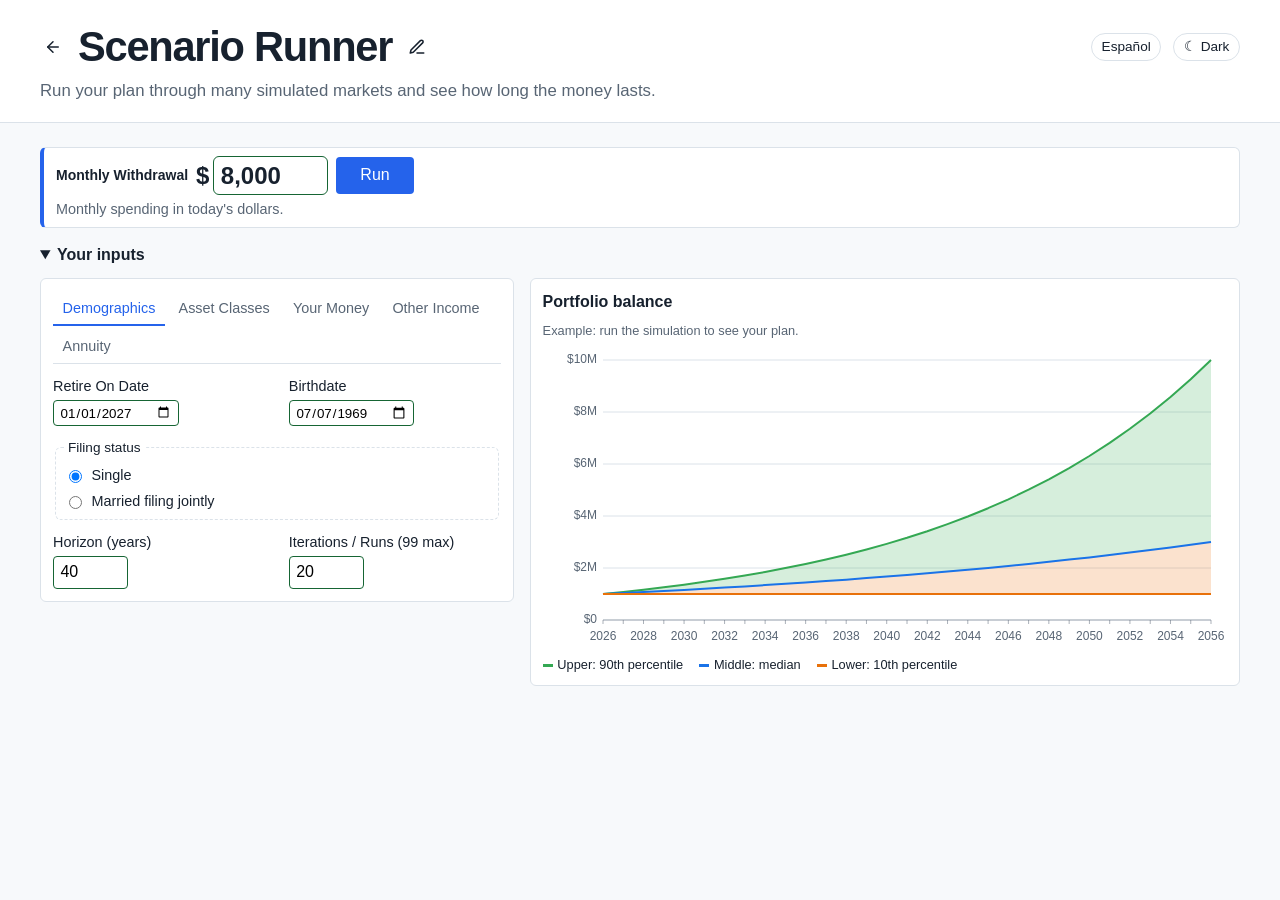
==== MonteCarloSimulation.Web/wwwroot/index.html @ d394bb9f "Scenario runner: share a scenario as a link After a run, Share scenario (beside Run and in the resul" ====
﻿<!DOCTYPE html>
<html lang="en">
<head>
    <meta charset="utf-8" />
    <meta name="viewport" content="width=device-width, initial-scale=1" />
    <title data-i18n="runner.pageTitle">Scenario Runner</title>
    <link rel="stylesheet" href="styles.css" />
    <script src="theme.js"></script>
    <script src="visit.js" defer></script>
    <!-- A visitor who chose Spanish sees nothing until i18n.js has applied it, so English never flashes -->
    <style>html.i18n-pending body { visibility: hidden; }</style>
    <script>try { if (localStorage.getItem('lang') === 'es') document.documentElement.classList.add('i18n-pending'); } catch { }</script>
</head>
<body class="wide">
    <div class="page-header">
        <a href="/" class="icon-button" aria-label="Back to home" data-i18n-aria-label="nav.backHome">
            <svg width="18" height="18" viewBox="0 0 24 24" fill="none" stroke="currentColor" stroke-width="2" stroke-linecap="round" stroke-linejoin="round" aria-hidden="true">
                <path d="M19 12H5" />
                <path d="M12 19l-7-7 7-7" />
            </svg>
        </a>
        <h1 data-i18n="runner.heading">Scenario Runner</h1>
        <button type="button" id="edit-toggle" class="icon-button" aria-label="Change request" data-i18n-aria-label="flyout.toggleLabel" aria-haspopup="dialog" aria-expanded="false">
            <svg width="18" height="18" viewBox="0 0 24 24" fill="none" stroke="currentColor" stroke-width="2" stroke-linecap="round" stroke-linejoin="round" aria-hidden="true">
                <path d="M12 20h9" />
                <path d="M16.5 3.5a2.121 2.121 0 0 1 3 3L7 19l-4 1 1-4Z" />
            </svg>
        </button>

        <form id="edit-flyout" class="flyout" role="dialog" aria-labelledby="edit-flyout-title" hidden>
            <div class="flyout-header">
                <h2 id="edit-flyout-title" class="flyout-title" data-i18n="flyout.title">Ask AI for Change.</h2>
                <button type="button" id="edit-close" class="flyout-close" aria-label="Close" data-i18n-aria-label="common.close">&times;</button>
            </div>
            <label><span data-i18n="flyout.summary">Summary</span>
                <input type="text" name="summary" placeholder="Change the H1 and Title" data-i18n-placeholder="flyout.summaryPlaceholder">
            </label>
            <label><span data-i18n="flyout.description">Description</span>
                <textarea name="description" rows="4" maxlength="35" placeholder="Enter new page title." data-i18n-placeholder="flyout.descriptionPlaceholder"></textarea>
            </label>
            <label><span data-i18n="flyout.passphrase">Passphrase</span>
                <input type="password" name="passphrase" autocomplete="off">
            </label>
            <div class="flyout-actions">
                <button type="button" id="edit-cancel" data-i18n="common.cancel">Cancel</button>
                <button type="submit" data-i18n="common.submit">Submit</button>
            </div>
            <p class="quota-notice" id="edit-quota" aria-live="polite" hidden></p>
            <div id="edit-result" aria-live="polite"></div>
        </form>

        <button type="button" class="lang-toggle" lang="es" aria-label="Ver en español">Español</button>
        <button type="button" class="theme-toggle" aria-label="Switch to dark mode">☾ Dark</button>
        <p class="page-description" data-i18n="runner.description">Run your plan through many simulated markets and see how long the money lasts.</p>
    </div>

    <form id="run-form">
        <!-- The plan's spending, the question every run answers, and Run sit above the inputs: in view on every tab, and when they're folded -->
        <div class="withdrawal-focus">
            <label for="withdrawal-input" data-i18n="runner.monthlyWithdrawal">Monthly Withdrawal</label>
            <span class="withdrawal-amount">
                <span class="withdrawal-currency" aria-hidden="true">$</span>
                <input type="text" id="withdrawal-input" inputmode="decimal" class="money-input" name="withdrawal" pattern="[0-9,]*\.?[0-9]*" value="8,000" aria-describedby="withdrawal-hint" required>
            </span>
            <button type="submit" data-i18n="runner.submit">Run</button>
            <span id="run-status" class="run-status" aria-live="polite"></span>
            <button type="button" id="share-scenario" class="secondary-button share-scenario" data-i18n="runner.share.top" hidden>Share scenario</button>
            <p id="withdrawal-hint" class="withdrawal-hint" data-i18n="runner.withdrawalTitle">Monthly spending in today's dollars.</p>
        </div>

        <details id="inputs-section" class="inputs-section" open>
        <summary data-i18n="runner.yourInputs">Your inputs</summary>
        <div class="inputs-layout">
            <div class="tabs-tile">
                <div class="tab-list" role="tablist" aria-label="Your inputs" data-i18n-aria-label="runner.tabs.label">
                    <button type="button" role="tab" id="tab-demographics" aria-controls="panel-demographics" aria-selected="true" data-i18n="runner.tab.demographics">Demographics</button>
                    <button type="button" role="tab" id="tab-assets" aria-controls="panel-assets" aria-selected="false" tabindex="-1" data-i18n="runner.tab.assets">Asset Classes</button>
                    <button type="button" role="tab" id="tab-money" aria-controls="panel-money" aria-selected="false" tabindex="-1" data-i18n="runner.tab.money">Your Money</button>
                    <button type="button" role="tab" id="tab-income" aria-controls="panel-income" aria-selected="false" tabindex="-1" data-i18n="runner.tab.income">Other Income</button>
                    <button type="button" role="tab" id="tab-annuity" aria-controls="panel-annuity" aria-selected="false" tabindex="-1"><span data-i18n="runner.tab.annuity">Annuity</span> <span class="paid-badge tab-badge" data-feature="annuity" data-display-only hidden></span></button>
                </div>

                <div class="tab-panel field-grid" role="tabpanel" id="panel-demographics" aria-labelledby="tab-demographics">
                    <label><span data-i18n="form.retireOn">Retire On Date</span>
                        <input type="date" name="retirementDate" value="2027-01-01" data-i18n-title="runner.retireOnTitle" title="Withdrawals begin on this date. Enter account balances as you expect them on this date; dollar amounts are in today's dollars." required>
                    </label>
                    <label><span data-i18n="form.birthdate">Birthdate</span>
                        <input type="date" name="birthdate" value="1969-07-07" required>
                    </label>
                    <fieldset class="subgroup filing-status span-all">
                        <legend data-i18n="form.filingStatus">Filing status</legend>
                        <label class="checkbox-label"><input type="radio" name="filingStatus" value="single" checked> <span data-i18n="form.single">Single</span></label>
                        <label class="checkbox-label"><input type="radio" name="filingStatus" value="married"> <span data-i18n="form.married">Married filing jointly</span></label>
                        <p class="subgroup-hint" data-filing-hint hidden data-i18n="form.marriedHint">Joint brackets, deduction and Medicare tiers, for two people the same age. Enter your household's combined Social Security.</p>
                    </fieldset>
                    <label><span data-i18n="runner.horizon">Horizon (years)</span>
                        <input type="number" name="years" min="1" max="999" step="1" value="40" data-i18n-title="runner.yearsTitle" title="How many years the money must last, counted from the Retire On Date." required>
                    </label>
                    <label><span data-i18n="runner.iterations">Iterations / Runs (99 max)</span>
                        <input type="number" name="iterations" min="1" max="99" step="1" value="20" required>
                    </label>
                </div>

                <div class="tab-panel field-grid" role="tabpanel" id="panel-assets" aria-labelledby="tab-assets" hidden>
                    <fieldset class="subgroup span-all">
                        <legend data-i18n="runner.returnsLegend">Ann Returns and Allocations</legend>
                        <table class="asset-table">
                            <thead>
                                <tr class="badge-row">
                                    <td colspan="3"></td>
                                    <td colspan="2" class="ret-badge"><span class="paid-badge" data-feature="custom-returns" hidden></span></td>
                                </tr>
                                <tr>
                                    <th scope="col" data-i18n="runner.assetClass">Asset class</th>
                                    <th scope="col" class="alloc" data-i18n="runner.allocationPercent">Allocation %</th>
                                    <th class="gap" aria-hidden="true"></th>
                                    <th scope="col" class="ret ret-first" data-i18n="runner.returnPercent">Return %</th>
                                    <th scope="col" class="ret ret-last" data-i18n="runner.stdDevPercent">Std. dev. %</th>
                                </tr>
                            </thead>
                            <tbody>
                                <tr>
                                    <th scope="row" data-i18n="runner.stocks">Stocks</th>
                                    <td class="alloc"><input type="number" class="percent-input" name="stockAllocation" min="0" max="100" step="any" value="60" aria-label="Stocks allocation %" data-i18n-aria-label="runner.stocksAllocationLabel" required></td>
                                    <td class="gap"></td>
                                    <td class="ret ret-first"><input type="number" class="percent-input" name="stockReturn" min="-100" max="100" step="any" value="8" aria-label="Stocks return %" data-i18n-aria-label="runner.stocksReturnLabel" required data-requires="custom-returns"></td>
                                    <td class="ret ret-last"><input type="number" class="percent-input" name="stockStdDev" min="0" max="100" step="any" value="19" aria-label="Stocks std. dev. %" data-i18n-aria-label="runner.stocksStdDevLabel" required data-requires="custom-returns"></td>
                                </tr>
                                <tr>
                                    <th scope="row" data-i18n="runner.bonds">Bonds</th>
                                    <td class="alloc"><input type="number" class="percent-input" name="bondAllocation" min="0" max="100" step="any" value="30" aria-label="Bonds allocation %" data-i18n-aria-label="runner.bondsAllocationLabel" required></td>
                                    <td class="gap"></td>
                                    <td class="ret ret-first"><input type="number" class="percent-input" name="bondReturn" min="-100" max="100" step="any" value="4.5" aria-label="Bonds return %" data-i18n-aria-label="runner.bondsReturnLabel" required data-requires="custom-returns"></td>
                                    <td class="ret ret-last"><input type="number" class="percent-input" name="bondStdDev" min="0" max="100" step="any" value="4" aria-label="Bonds std. dev. %" data-i18n-aria-label="runner.bondsStdDevLabel" required data-requires="custom-returns"></td>
                                </tr>
                                <tr>
                                    <th scope="row" data-i18n="runner.cash">Cash</th>
                                    <td class="alloc"><input type="number" class="percent-input" name="cashAllocation" min="0" max="100" step="any" value="10" aria-label="Cash allocation %" data-i18n-aria-label="runner.cashAllocationLabel" required></td>
                                    <td class="gap"></td>
                                    <td class="ret ret-first"><input type="number" class="percent-input" name="cashReturn" min="-100" max="100" step="any" value="3.5" aria-label="Cash return %" data-i18n-aria-label="runner.cashReturnLabel" required data-requires="custom-returns"></td>
                                    <td class="ret ret-last"><input type="number" class="percent-input" name="cashStdDev" min="0" max="100" step="any" value="1" aria-label="Cash std. dev. %" data-i18n-aria-label="runner.cashStdDevLabel" required data-requires="custom-returns"></td>
                                </tr>
                            </tbody>
                        </table>
                        <p class="total-line" id="allocation-total" aria-live="polite">Total = 100%</p>
                        <label><span class="label-row"><span data-i18n="runner.correlation">Stock&ndash;bond correlation</span> <span class="paid-badge" data-feature="custom-returns" hidden></span></span>
                            <input type="number" class="percent-input" name="stockBondCorrelation" min="-1" max="1" step="any" value="0.1" data-i18n-title="runner.correlationTitle" title="How closely stock and bond returns move together, from -1 (opposite) to 1 (in step). Cash moves on its own." required data-requires="custom-returns">
                        </label>
                        <p class="total-line" id="blended-line">Blended: 6.50% expected return, 11.58% std. dev.</p>
                        <p class="subgroup-hint"><span data-free-only="custom-returns" data-i18n="paywall.returnsSet">Returns, std. devs and the correlation are set for you; the allocation is yours.</span><span data-requires="custom-returns" data-locked="hide" hidden data-i18n="paywall.returnsYours">Returns, std. devs and the correlation are yours to change.</span></p>
                    </fieldset>
                </div>

                <div class="tab-panel field-grid" role="tabpanel" id="panel-money" aria-labelledby="tab-money" hidden>
                    <fieldset class="subgroup">
                        <legend data-i18n="form.taxDeferred">Tax Deferred Accts</legend>
                        <label><span data-i18n="form.balance">Balance</span>
                            <input type="text" inputmode="decimal" class="money-input" name="initialTaxableBalance" pattern="[0-9,]*\.?[0-9]*" value="1,000,000" required>
                        </label>
                        <label class="checkbox-label">
                            <input type="checkbox" name="enableRothConversions" checked data-requires="roth-conversions" data-free-value="false">
                            <span data-i18n="form.allowRoth">Allow Roth conversions</span>
                            <span class="paid-badge" data-feature="roth-conversions" hidden></span>
                        </label>
                    </fieldset>
                    <fieldset class="subgroup span-two-rows">
                        <legend><span data-i18n="form.roth">Roth Accts</span> <span class="paid-badge" data-feature="account-basis-split" hidden></span></legend>
                        <label data-free-only="account-basis-split" hidden><span data-i18n="form.total">Total</span>
                            <input type="text" inputmode="decimal" class="money-input" name="rothTotal" pattern="[0-9,]*\.?[0-9]*" value="20,000" required>
                        </label>
                        <p class="subgroup-hint" id="roth-split-hint" data-free-only="account-basis-split" hidden></p>
                        <label data-requires="account-basis-split" data-locked="hide"><span data-i18n="form.basis">Basis</span>
                            <input type="text" inputmode="decimal" class="money-input" name="initialRothBasis" pattern="[0-9,]*\.?[0-9]*" value="15,000" required>
                        </label>
                        <label data-requires="account-basis-split" data-locked="hide"><span data-i18n="form.unrealizedGains">Unrealized Gains</span>
                            <input type="text" inputmode="decimal" class="money-input" name="initialRothUnrealizedGain" pattern="[0-9,]*\.?[0-9]*" value="5,000" required>
                        </label>
                        <p class="total-line" id="roth-total" data-requires="account-basis-split" data-locked="hide">Total Roth = $20,000</p>
                    </fieldset>
                    <fieldset class="subgroup">
                        <legend><span data-i18n="form.brokerage">Brokerage Accts</span> <span class="paid-badge" data-feature="account-basis-split" hidden></span></legend>
                        <label data-free-only="account-basis-split" hidden><span data-i18n="form.total">Total</span>
                            <input type="text" inputmode="decimal" class="money-input" name="brokerageTotal" pattern="[0-9,]*\.?[0-9]*" value="400,000" required>
                        </label>
                        <p class="subgroup-hint" id="brokerage-split-hint" data-free-only="account-basis-split" hidden></p>
                        <label data-requires="account-basis-split" data-locked="hide"><span data-i18n="form.basis">Basis</span>
                            <input type="text" inputmode="decimal" class="money-input" name="initialBrokerageBasis" pattern="[0-9,]*\.?[0-9]*" value="100,000" required>
                        </label>
                        <label data-requires="account-basis-split" data-locked="hide"><span data-i18n="form.unrealizedGains">Unrealized Gains</span>
                            <input type="text" inputmode="decimal" class="money-input" name="initialBrokerageUnrealizedGain" pattern="[0-9,]*\.?[0-9]*" value="300,000" required>
                        </label>
                        <p class="total-line" id="brokerage-total" data-requires="account-basis-split" data-locked="hide">Total Brokerage = $400,000</p>
                    </fieldset>
                    <p class="total-line span-all" id="grand-total">Total money = $1,420,000</p>
                </div>

                <div class="tab-panel field-grid" role="tabpanel" id="panel-income" aria-labelledby="tab-income" hidden>
                    <fieldset class="subgroup span-two-rows">
                        <legend data-i18n="runner.socialSecurityLegend">Social Security</legend>
                        <label><span data-i18n="runner.initialSs">Initial SS (monthly)</span>
                            <input type="text" inputmode="decimal" class="money-input" name="socialSecurityMonthlyAmount" pattern="[0-9,]*\.?[0-9]*" value="2,750" data-i18n-title="runner.ssTitle" title="Monthly benefit in today's dollars (as on your SSA statement)." required>
                        </label>
                        <label><span data-i18n="runner.ssStart">Social Security Start</span>
                            <input type="date" name="socialSecurityStartDate" value="2031-07-07" data-i18n-title="runner.ssStartTitle" title="Date of your first payment; between ages 62 and 70. Defaults to your 62nd birthday." required>
                        </label>
                    </fieldset>
                    <fieldset class="subgroup">
                        <legend><span data-i18n="form.inheritance">Inheritance</span> <span class="paid-badge" data-feature="inheritance" hidden></span></legend>
                        <label><span data-i18n="form.newMoney">New Money</span>
                            <input type="text" inputmode="decimal" class="money-input" name="newMoney" pattern="[0-9,]*\.?[0-9]*" value="1,000,000" required data-requires="inheritance" data-free-value="0">
                        </label>
                        <label><span data-i18n="runner.whenYears">When (years from now)</span>
                            <input type="number" name="yearNewMoney" min="0" step="1" value="10" required data-requires="inheritance">
                        </label>
                    </fieldset>
                    <fieldset class="subgroup">
                        <legend data-i18n="form.taxesLegend">Taxes</legend>
                        <label><span class="label-row"><span data-i18n="form.standardDeduction">Standard Ded. (Annual)</span> <span class="paid-badge" data-feature="standard-deduction" hidden></span></span>
                            <input type="text" inputmode="decimal" class="money-input" name="annualStandardDeduction" pattern="[0-9,]*\.?[0-9]*" value="16,000" data-married-value="32,000" required data-requires="standard-deduction">
                        </label>
                    </fieldset>
                </div>

                <div class="tab-panel field-grid" role="tabpanel" id="panel-annuity" aria-labelledby="tab-annuity" hidden>
                    <label class="checkbox-label span-all">
                        <input type="checkbox" name="includeAnnuity" data-requires="annuity" data-free-value="false">
                        <span data-i18n="runner.annuity.include">Include an annuity I already own</span><sup class="footnote"><a href="#" class="footnote-ref" aria-label="Note: an annuity you already own" data-i18n-aria-label="runner.annuity.noteOwnedAria">*</a><span class="footnote-tip" role="tooltip" data-i18n="runner.annuity.noteOwned">This annuity is already owned: its cost isn't taken from the balances on Your Money.</span></sup>
                        <span class="paid-badge" data-feature="annuity" hidden></span>
                    </label>
                    <fieldset class="annuity-details" id="annuity-details" disabled>
                        <label><span data-i18n="runner.annuity.monthly">Return (monthly $)</span>
                            <input type="text" inputmode="decimal" class="money-input" name="annuityMonthlyAmount" pattern="[0-9,]*\.?[0-9]*" value="2,600" data-i18n-title="runner.annuity.monthlyTitle" title="The annuity's monthly payment. It stays the same every year unless a COLA raises it." required data-requires="annuity">
                        </label>
                        <label><span data-i18n="runner.annuity.investment">Investment Amount</span>
                            <input type="text" inputmode="decimal" class="money-input" name="annuityInvestment" pattern="[0-9,]*\.?[0-9]*" value="400,000" data-i18n-title="runner.annuity.investmentTitle" title="What you paid for the annuity: its tax basis, returned tax-free over its first 26 years of payments. Ignored when it's in a tax-deferred account." required data-requires="annuity">
                        </label>
                        <div class="annuity-rate span-all" id="annuity-rate" aria-live="polite" hidden>
                            <p id="annuity-rate-text"></p>
                            <button type="button" class="secondary-button" id="annuity-rate-use" data-i18n="runner.rate.use">Use this rate</button>
                            <p class="annuity-rate-source" id="annuity-rate-source"></p>
                        </div>
                        <fieldset class="subgroup">
                            <legend data-i18n="runner.annuity.type">Type</legend>
                            <label class="checkbox-label"><input type="radio" name="annuityType" value="spia" checked data-requires="annuity"> <span>SPIA</span><sup class="footnote"><a href="#" class="footnote-ref" aria-label="Note 1: SPIA" data-i18n-aria-label="runner.annuity.noteSpiaAria">1</a><span class="footnote-tip" role="tooltip" data-i18n="runner.annuity.noteSpia">Single Premium Immediate Annuity: payments start on your Retire On Date.</span></sup></label>
                            <label class="checkbox-label"><input type="radio" name="annuityType" value="dia" data-requires="annuity"> <span>DIA</span><sup class="footnote"><a href="#" class="footnote-ref" aria-label="Note 2: DIA" data-i18n-aria-label="runner.annuity.noteDiaAria">2</a><span class="footnote-tip" role="tooltip" data-i18n="runner.annuity.noteDia">Deferred Income Annuity: payments start on the date you enter, at least 2 years from today.</span></sup></label>
                            <label id="annuity-start" hidden><span data-i18n="runner.annuity.start">Payments start</span>
                                <input type="date" name="annuityStartDate" data-i18n-title="runner.annuity.startTitle" title="The date of the first payment: at least 2 years from today." required disabled data-requires="annuity">
                            </label>
                        </fieldset>
                        <!-- Hidden to keep the tab short: the suggested SPIA rate uses a man's, like Plus. The Optimizer still asks. -->
                        <fieldset class="subgroup" id="annuity-gender" hidden>
                            <legend><span data-i18n="runner.annuity.gender">Gender</span> <span class="paid-badge" data-feature="annuity-gender" hidden></span></legend>
                            <label class="checkbox-label"><input type="radio" name="annuitySex" value="male" checked data-requires="annuity-gender"> <span data-i18n="runner.annuity.male">Male</span></label>
                            <label class="checkbox-label"><input type="radio" name="annuitySex" value="female" data-requires="annuity-gender"> <span data-i18n="runner.annuity.female">Female</span></label>
                            <p class="subgroup-hint" data-i18n="runner.annuity.genderHint">Sets the suggested SPIA rate only.</p>
                        </fieldset>
                        <fieldset class="subgroup">
                            <legend data-i18n="runner.annuity.taxesAndIncreases">Taxes and increases</legend>
                            <label class="checkbox-label">
                                <input type="checkbox" name="annuityTaxDeferred" data-requires="annuity">
                                <span><span data-i18n="runner.annuity.taxDeferred">In a tax-deferred account</span><sup class="footnote"><a href="#" class="footnote-ref" aria-label="Note 3: how the payments are taxed" data-i18n-aria-label="runner.annuity.noteTaxDeferredAria">3</a><span class="footnote-tip" role="tooltip" data-i18n="runner.annuity.noteTaxDeferred">All distributions from an annuity in a tax-deferred account are taxed 100% as ordinary income. Otherwise the exclusion ratio applies: part of each payment is a tax-free return of the investment amount for 26 years, and after that the whole payment is taxable.</span></sup></span>
                            </label>
                            <label class="checkbox-label">
                                <input type="checkbox" name="annuityCola" data-requires="annuity-cola" data-free-value="false">
                                <span data-i18n="runner.annuity.cola">Yearly increase (COLA)</span>
                                <span class="paid-badge" data-feature="annuity-cola" hidden></span>
                            </label>
                            <label id="annuity-cola-rate" hidden><span data-i18n="runner.annuity.colaRate">Increase each January</span>
                                <select name="annuityColaRate" data-requires="annuity-cola">
                                    <option value="0.01">1%</option>
                                    <option value="0.02" selected>2%</option>
                                    <option value="0.03">3%</option>
                                </select>
                            </label>
                        </fieldset>
                    </fieldset>
                </div>
            </div>

            <section class="graph-tile" aria-labelledby="graph-title">
                <h2 id="graph-title" class="graph-title" data-i18n="runner.graph.title">Portfolio balance</h2>
                <p class="chart-note" id="chart-note"></p>
                <div id="balance-chart" class="chart-box"></div>
                <ul class="chart-legend">
                    <li class="chart-legend-upper" data-i18n="runner.chart.legendUpper">Upper: 90th percentile</li>
                    <li class="chart-legend-middle" data-i18n="runner.chart.legendMiddle">Middle: median</li>
                    <li class="chart-legend-lower" data-i18n="runner.chart.legendLower">Lower: 10th percentile</li>
                </ul>
            </section>
        </div>
        </details>
    </form>

    <section id="results" aria-live="polite"></section>

    <script src="i18n.js"></script>
    <script src="quota.js"></script>
    <script src="inputs.js"></script>
    <script src="paywall.js"></script>
    <script src="scenario-link.js"></script>
    <script src="chart.js"></script>
    <script src="app.js"></script>
</body>
</html>
---- MonteCarloSimulation.Web/wwwroot/styles.css ----
﻿:root {
    color-scheme: light dark;
    /* Palette: a cool, slightly blue page with white cards on it, navy text and a blue accent */
    --page: #f7f9fb;
    --surface: #ffffff;
    --soft: #f5f7fa;
    --text: #17212e;
    --muted: #586574;
    --border: #dbe2e9;
    --accent: #2563eb;
    --accent-hover: #1d4ed8;
    --button: #2563eb;
    --button-hover: #1d4ed8;
    --button-text: #ffffff;
    --danger: #c42535;
    --positive: #047857;
    --ok-bg: #e6f4ea;
    --ok-border: #34a853;
    --warn-bg: #fdecea;
    --warn-border: #d93025;
    /* Pro: its badges, locks and header marker */
    --pro: #6d28d9;
    --pro-text: #ffffff;
    /* "✓ Plus" / "✓ Pro" pills, and a Free visitor's preview of Plus output */
    --plus-soft: #dbeafe;
    --pro-soft: #ede9fe;
    --teaser: #9aa5b1;
    /* The border of an input every tier has (Free), beside Plus's blue and Pro's purple */
    --free: #166534;
}

@media (prefers-color-scheme: dark) {
    :root:not([data-theme="light"]) {
        --page: #101923;
        --surface: #17212e;
        --soft: #202e40;
        --text: #edf2f8;
        --muted: #aebbc9;
        --border: #3c4a5c;
        --accent: #8ab7ff;
        --accent-hover: #b3d0ff;
        --danger: #ff9094;
        --positive: #6ee7b7;
        --pro: #c4b5fd;
        --pro-text: #1e1035;
        --plus-soft: #1e3a5f;
        --pro-soft: #3b2a63;
        --teaser: #6f7d8c;
        --free: #22c55e;
        color-scheme: dark;
    }
}

/* The same, when the header's toggle chose dark (theme.js) */
:root[data-theme="dark"] {
    --page: #101923;
    --surface: #17212e;
    --soft: #202e40;
    --text: #edf2f8;
    --muted: #aebbc9;
    --border: #3c4a5c;
    --accent: #8ab7ff;
    --accent-hover: #b3d0ff;
    --danger: #ff9094;
    --positive: #6ee7b7;
    --pro: #c4b5fd;
    --pro-text: #1e1035;
    --plus-soft: #1e3a5f;
    --pro-soft: #3b2a63;
    --teaser: #6f7d8c;
    --free: #22c55e;
    color-scheme: dark;
}

/* The toggle chose light: light colours and light form controls, whatever the computer's setting */
:root[data-theme="light"] {
    color-scheme: light;
}

body {
    font-family: Arial, Helvetica, sans-serif;
    background: var(--page);
    color: var(--text);
    max-width: 900px;
    margin: 0 auto 2rem;
    padding: 0 1rem;
    line-height: 1.4;
}

h1 {
    font-size: 1.5rem;
}

/* Form controls don't inherit the page font by default */
button,
input,
select,
textarea {
    font-family: inherit;
}

.page-header {
    display: flex;
    flex-wrap: wrap;
    align-items: center;
    gap: 0.5rem 0.75rem;
    position: relative;
    margin: 0 0 1.5rem;
    padding: 1.5rem 0 1.25rem;
}

/* The bar's white background and bottom border reach the window's edges. Box shadows spread them sideways
   without widening the page, and each is clipped to its own strip, so the header's flyouts aren't clipped. */
.page-header::before,
.page-header::after {
    content: "";
    position: absolute;
    left: 0;
    right: 0;
    clip-path: inset(0 -100vmax);
}

.page-header::before {
    top: 0;
    bottom: 0;
    z-index: -1;
    background: var(--surface);
    box-shadow: 0 0 0 100vmax var(--surface);
}

.page-header::after {
    bottom: 0;
    height: 1px;
    background: var(--border);
    box-shadow: 0 0 0 100vmax var(--border);
}

.page-header h1 {
    margin: 0;
    font-size: clamp(1.75rem, 1.1rem + 2.2vw, 2.6rem);
    font-weight: 600;
    letter-spacing: -0.03em;
    line-height: 1.1;
}

/* One muted line under the title, on its own row */
.page-description {
    flex-basis: 100%;
    margin: 0;
    color: var(--muted);
    font-size: 1.05rem;
    line-height: 1.5;
}

.icon-button {
    background: none;
    border: none;
    padding: 0.25rem;
    line-height: 0;
    color: inherit;
    cursor: pointer;
}

.icon-button:hover,
.icon-button:focus-visible {
    color: var(--accent);
}

.flyout {
    position: absolute;
    top: 100%;
    left: 0;
    z-index: 10;
    min-width: 320px;
    max-width: 100%;
    padding: 1rem;
    border: 1px solid var(--border);
    border-radius: 6px;
    background: var(--surface);
    color: var(--text);
    box-shadow: 0 4px 12px rgba(0, 0, 0, 0.15);
}

.flyout:not([hidden]) {
    display: flex;
    flex-direction: column;
    gap: 0.75rem;
}

.flyout-title {
    margin: 0;
    font-size: 1.1rem;
}

.flyout label {
    display: flex;
    flex-direction: column;
    font-size: 0.9rem;
    gap: 0.25rem;
}

.flyout input[type="text"],
.flyout textarea {
    padding: 0.4rem;
    border: 1px solid var(--border);
    border-radius: 4px;
    font: inherit;
}

.flyout-actions {
    display: flex;
    gap: 0.5rem;
    justify-content: flex-end;
}

#edit-cancel {
    padding: 0.6rem 1.5rem;
    font-size: 1rem;
    border: 1px solid var(--border);
    border-radius: 4px;
    background: none;
    color: inherit;
    cursor: pointer;
}

fieldset {
    border: 1px solid var(--border);
    border-radius: 6px;
    margin-bottom: 1rem;
}

.inputs-section {
    margin-bottom: 1rem;
}

.inputs-section > summary {
    cursor: pointer;
    font-weight: 600;
    margin-bottom: 0.75rem;
}

/* The Scenario runner's Monthly Withdrawal: the plan's focal point, large, above the foldable inputs */
.withdrawal-focus {
    display: flex;
    flex-wrap: wrap;
    align-items: center;
    gap: 0.25rem 0.5rem;
    margin-bottom: 1rem;
    padding: 0.5rem 0.75rem;
    border: 1px solid var(--border);
    border-left: 4px solid var(--accent);
    border-radius: 6px;
    background: var(--surface);
}

.withdrawal-focus > label {
    font-size: 0.875rem;
    font-weight: 700;
}

.withdrawal-amount {
    display: inline-flex;
    align-items: center;
    gap: 0.25rem;
    font-size: clamp(1rem, 3vw, 1.5rem);
    font-weight: 700;
}

.withdrawal-amount input {
    width: 7.5ch;
    padding: 0.1rem 0.4rem;
    font: inherit;
    color: var(--text);
    background: var(--surface);
    border: 1px solid var(--free);
    border-radius: 6px;
}

.withdrawal-hint {
    flex-basis: 100%;
    margin: 0;
    color: var(--muted);
    font-size: 0.9rem;
}

/* Beside Run: the run in progress, then the link down to its results */
.run-status {
    font-size: 0.95rem;
}

.run-status .see-results {
    color: var(--accent);
    font-weight: 600;
}

/* The Scenario runner: wider, so the inputs tile and the chart sit side by side */
body.wide {
    max-width: 1200px;
}

/* Inputs tile (40%, left) beside the chart or recommendation tile (60%); stacked on narrow screens */
.inputs-layout {
    display: grid;
    grid-template-columns: minmax(0, 2fr) minmax(0, 3fr);
    gap: 1rem;
    align-items: start;
    margin-bottom: 1rem;
}

@media (max-width: 900px) {
    .inputs-layout {
        grid-template-columns: minmax(0, 1fr);
    }
}

.tabs-tile,
.graph-tile {
    border: 1px solid var(--border);
    background: var(--surface);
    border-radius: 6px;
    padding: 0.75rem;
    min-width: 0;
}

.tab-list {
    display: flex;
    flex-wrap: wrap;
    gap: 0.25rem;
    border-bottom: 1px solid var(--border);
    margin-bottom: 0.75rem;
}

.tab-list [role="tab"] {
    padding: 0.4rem 0.6rem;
    border: none;
    border-bottom: 2px solid transparent;
    margin-bottom: -1px;
    background: none;
    color: var(--muted);
    font-weight: 500;
    font: inherit;
    font-size: 0.9rem;
    cursor: pointer;
}

.tab-list [role="tab"][aria-selected="true"] {
    border-bottom-color: var(--accent);
    color: var(--accent);
}

.tab-list [role="tab"]:hover,
.tab-list [role="tab"]:focus-visible {
    color: var(--accent);
}

/* The Investments tab, while its allocation doesn't total 100% */
.tab-list [role="tab"].has-error::after {
    content: " \26A0";
    color: var(--warn-border);
}

/* Each tab's fields and boxes in two columns where two fit (each at least half the panel and 11rem), else one.
   Widths come from Inputs.sizeInputs. */
.tab-panel.field-grid {
    grid-template-columns: repeat(auto-fit, minmax(max(11rem, calc((100% - 1.5rem) / 2)), 1fr));
    align-items: start;
    margin-bottom: 0;
}

.tab-panel > .span-all,
.annuity-details > .span-all {
    grid-column: 1 / -1;
}

/* Text and date inputs on the input tabs: the number inputs' border, and a little room inside it */
.tabs-tile input:is([type="text"], [type="date"]) {
    padding: 0.2rem 0.35rem;
    border: 1px solid var(--border);
    border-radius: 4px;
}

/* Free inputs (no paid feature on them or around them): a dark green border, for every visitor. Not the fields a page
   fills in itself (.display-only, the Optimizer's Annuity tab), which nobody types in */
.tabs-tile input:is([type="text"], [type="number"], [type="date"]):not([data-requires]):not([data-requires] input):not(.display-only) {
    border: 1px solid var(--free);
    border-radius: 4px;
}

.tab-panel[hidden] {
    display: none;
}

/* A box beside two shorter ones takes both their rows, so they stack with no gap: Roth on Your Money (Tax Deferred,
   then Brokerage, in the first column) and Social Security on Other Income (Inheritance, then Taxes, in the second) */
.field-grid .span-two-rows {
    grid-row: span 2;
}

/* The Annuity tab. Its fields join the panel's grid: the fieldset around them is only there to disable them all while
   "Include an annuity" is off, greying their labels too. The DIA start date and the COLA rate show only when chosen. */
.annuity-details {
    display: contents;
}

.annuity-details:disabled :is(label, legend) {
    color: var(--muted);
}

#panel-annuity :is(label, fieldset)[hidden] {
    display: none;
}

/* The Optimizer's read-only Annuity tab: what it decided, shown in fields nobody edits */
.tabs-tile input.display-only {
    border: 1px solid var(--border);
    border-radius: 4px;
    background: var(--soft);
    color: var(--text);
}

.annuity-status {
    margin: 0;
    font-size: 0.9rem;
}

/* The suggested SPIA rate (app.js initAnnuityRate): the rate with its as-of date, Use this rate, and the source */
.annuity-rate {
    padding: 0.5rem 0.75rem;
    border: 1px solid var(--border);
    border-radius: 6px;
    background: var(--page);
    font-size: 0.85rem;
}

.annuity-rate[hidden] {
    display: none;
}

.annuity-rate p {
    margin: 0 0 0.4rem;
}

.annuity-rate .secondary-button {
    padding: 0.25rem 0.75rem;
    font-size: 0.85rem;
    margin-bottom: 0.4rem;
}

.annuity-rate .annuity-rate-source {
    margin: 0;
    color: var(--muted);
    font-size: 0.8rem;
}

.tabs-tile select {
    padding: 0.2rem 0.35rem;
    border: 1px solid var(--border);
    border-radius: 4px;
    background: var(--surface);
    color: var(--text);
}


.asset-table {
    border-collapse: collapse;
    font-size: 0.9rem;
}

.asset-table th,
.asset-table td {
    padding: 0.2rem 0.4rem 0.2rem 0;
    text-align: left;
    font-weight: normal;
}

.asset-table thead th {
    font-size: 0.8rem;
    color: var(--muted);
}

/* The returns and std. devs' paid badge, centred over their two columns */
.asset-table .badge-row td {
    padding: 0 0 0.2rem;
}

.asset-table .ret-badge {
    text-align: center;
}

/* Asset Classes: a box around the allocation column and another around the return and std. dev. columns, with a gap
   between them */
.asset-table .alloc,
.asset-table .ret {
    padding: 0.2rem 0.4rem;
}

.asset-table .alloc,
.asset-table .ret-first {
    border-left: 1px solid var(--border);
}

.asset-table .alloc,
.asset-table .ret-last {
    border-right: 1px solid var(--border);
}

.asset-table thead .alloc,
.asset-table thead .ret {
    border-top: 1px solid var(--border);
}

.asset-table tbody tr:last-child .alloc,
.asset-table tbody tr:last-child .ret {
    border-bottom: 1px solid var(--border);
}

.asset-table .gap {
    width: 0.5rem;
    padding: 0;
}

.total-line.invalid {
    color: var(--warn-border);
}

.graph-tile {
    min-height: 280px;
    display: flex;
    flex-direction: column;
}

.graph-title {
    font-size: 1rem;
    margin: 0 0 0.5rem;
}

/* Optimal page: the recommendation card fills the tile beside the inputs */
.recommendation-tile .summary-box {
    margin-bottom: 0;
}

/* The card is a size container, so the calculating line below scales with the tile, not the window */
#optimal-card {
    container-type: inline-size;
}

/* "Calculating… 12 of 28 checks done." while the Optimizer runs: very large and bold, across most of the tile */
.optimal-progress {
    margin: 0.5rem 0;
    font-size: clamp(1.75rem, 4.6cqi, 3.5rem);
    font-weight: 700;
    line-height: 1.2;
    color: var(--text);
    text-wrap: balance;
}

/* Optimal page: Find optimal, with the Simulated markets choice beside it */
.submit-row {
    display: flex;
    flex-wrap: wrap;
    align-items: center;
    gap: 0.75rem 1.5rem;
    margin-bottom: 1rem;
}

.markets-choice {
    display: flex;
    flex-wrap: wrap;
    align-items: center;
    gap: 0.25rem 1rem;
    margin: 0;
    padding: 0.25rem 0.75rem 0.5rem;
    background: var(--surface);
    font-size: 0.9rem;
}

.markets-choice legend {
    font-size: 0.85rem;
    padding: 0 0.25rem;
}

.markets-choice .checkbox-label {
    display: flex;
    align-items: center;
    gap: 0.35rem;
}

.markets-choice .subgroup-hint {
    flex-basis: 100%;
}

/* Filing status (Demographics): the two choices, then the married hint, closer together than a subgroup's fields */
.field-grid fieldset.subgroup.filing-status {
    gap: 0.35rem;
}

/* The balance chart (chart.js): green upper, blue middle, orange lower, lighter in dark mode */
:root {
    --band-upper: #34a853;
    --band-middle: #1a73e8;
    --band-lower: #e8710a;
}

@media (prefers-color-scheme: dark) {
    :root:not([data-theme="light"]) {
        --band-upper: #81c995;
        --band-middle: #8ab4f8;
        --band-lower: #fcad70;
    }
}

/* The same, when the header's toggle chose dark (theme.js) */
:root[data-theme="dark"] {
    --band-upper: #81c995;
    --band-middle: #8ab4f8;
    --band-lower: #fcad70;
}

.chart-note {
    font-size: 0.8rem;
    color: var(--muted);
    margin: 0 0 0.5rem;
}

.chart-box {
    position: relative;
}

.balance-chart {
    display: block;
    max-width: 100%;
    height: auto;
    touch-action: pan-y;
}

.chart-grid {
    stroke: var(--border);
}

.chart-axis,
.chart-tick {
    stroke: var(--muted);
    stroke-opacity: 0.5;
}

.chart-label {
    fill: var(--muted);
    font-size: 12px;
}

.chart-band {
    stroke: none;
    fill-opacity: 0.2;
}

.chart-band-upper {
    fill: var(--band-upper);
}

.chart-band-lower {
    fill: var(--band-lower);
}

.chart-line {
    fill: none;
    stroke-width: 2;
    stroke-linejoin: round;
}

.chart-line-upper {
    stroke: var(--band-upper);
}

.chart-line-middle {
    stroke: var(--band-middle);
}

.chart-line-lower {
    stroke: var(--band-lower);
}

.chart-dot {
    fill: var(--surface);
    stroke-width: 2;
}

.chart-guide {
    stroke: var(--muted);
    stroke-opacity: 0.35;
    stroke-dasharray: 3 3;
}

.chart-hit {
    fill: transparent;
    cursor: crosshair;
}

.chart-tooltip {
    position: absolute;
    top: 0;
    display: flex;
    flex-direction: column;
    gap: 0.1rem;
    padding: 0.35rem 0.5rem;
    border: 1px solid var(--border);
    border-radius: 4px;
    background: var(--surface);
    color: var(--text);
    font-size: 0.8rem;
    white-space: nowrap;
    pointer-events: none;
    box-shadow: 0 2px 8px rgba(0, 0, 0, 0.15);
}

.chart-tooltip[hidden] {
    display: none;
}

.chart-tip-upper::before,
.chart-tip-middle::before,
.chart-tip-lower::before,
.chart-legend li::before {
    content: "";
    display: inline-block;
    width: 0.8em;
    height: 3px;
    margin-right: 0.35em;
    vertical-align: middle;
}

.chart-tip-upper::before,
.chart-legend-upper::before {
    background: var(--band-upper);
}

.chart-tip-middle::before,
.chart-legend-middle::before {
    background: var(--band-middle);
}

.chart-tip-lower::before,
.chart-legend-lower::before {
    background: var(--band-lower);
}

.chart-legend {
    display: flex;
    flex-wrap: wrap;
    gap: 0.25rem 1rem;
    list-style: none;
    padding: 0;
    margin: 0.5rem 0 0;
    font-size: 0.8rem;
}

.field-grid {
    display: grid;
    grid-template-columns: repeat(auto-fit, minmax(220px, 1fr));
    gap: 0.75rem 1.5rem;
    margin-bottom: 1rem;
}

.field-grid label {
    display: flex;
    flex-direction: column;
    font-size: 0.9rem;
    gap: 0.25rem;
    align-items: flex-start;
}

.field-grid input {
    box-sizing: border-box;
}

.field-grid label.checkbox-label {
    flex-direction: row;
    align-items: center;
    gap: 0.4rem;
}

.radio-group {
    display: flex;
    flex-direction: column;
    gap: 0.25rem;
    font-size: 0.9rem;
}

.subgroup-row {
    grid-column: 1 / -1;
    display: flex;
    flex-wrap: wrap;
    gap: 0.75rem 1.5rem;
}

.subgroup-row fieldset.subgroup {
    flex: 1 1 220px;
}

.field-grid fieldset.subgroup {
    border: 1px dashed var(--border);
    border-radius: 6px;
    padding: 0.5rem;
    margin-bottom: 0;
    display: flex;
    flex-direction: column;
    gap: 0.75rem;
}

.field-grid fieldset.subgroup legend {
    font-size: 0.85rem;
    padding: 0 0.25rem;
}

.total-line {
    font-size: 0.85rem;
    font-weight: 600;
    color: var(--muted);
    margin: 0;
}

.quota-notice {
    font-size: 0.85rem;
    color: var(--muted);
    margin: 0;
}

/* "You've used all 5 ... You can submit another at ..." - bold blue so it stands out: a medium blue on light
   backgrounds, light blue on dark ones (both well above 4.5:1 contrast) */
.quota-notice.blocked {
    color: var(--accent);
    font-weight: 700;
}


.subgroup-hint {
    font-size: 0.8rem;
    color: var(--muted);
    margin: 0;
}

input[type="number"] {
    padding: 0.4rem;
    border: 1px solid var(--border);
    border-radius: 4px;
    font-size: 1rem;
}

button[type="submit"] {
    padding: 0.6rem 1.5rem;
    font-size: 1rem;
    border: none;
    border-radius: 4px;
    background: var(--button);
    color: var(--button-text);
    cursor: pointer;
}

button[type="submit"]:hover {
    background: var(--button-hover);
}

#results {
    margin-top: 2rem;
}

.summary-box {
    border: 1px solid var(--border);
    border-left-width: 6px;
    border-radius: 6px;
    padding: 1rem;
    margin-bottom: 1rem;
    background: var(--surface);
    color: var(--text);
}

.summary-box.ok {
    border-left-color: var(--ok-border);
}

.summary-box.warn {
    border-left-color: var(--warn-border);
}

.summary-box p {
    margin: 0.3rem 0;
}

/* The Scenario runner's summary: the first sentence with a caret that unfolds the details (app.js summaryBox) */
.summary-details > summary {
    cursor: pointer;
    list-style: none;
    margin: 0.3rem 0;
}

.summary-details > summary::-webkit-details-marker {
    display: none;
}

.summary-caret::before {
    content: "\25B8";
    display: inline-block;
    width: 1em;
    margin-right: 0.3rem;
    font-size: 1.15em;
    text-align: center;
    color: var(--accent);
    transition: transform 0.15s;
}

.summary-details[open] > summary .summary-caret::before {
    transform: rotate(90deg);
}

/* The details line up under the headline's text, past the caret */
.summary-details > p {
    padding-left: 1.45em;
}

.summary-details > summary:focus-visible {
    outline: 2px solid var(--accent);
    outline-offset: 2px;
    border-radius: 4px;
}

.run-table {
    width: 100%;
    background: var(--surface);
    border-collapse: collapse;
    margin-bottom: 1rem;
    font-size: 0.9rem;
}

.run-table th,
.run-table td {
    border: 1px solid var(--border);
    padding: 0.4rem 0.6rem;
    text-align: left;
}

.run-table th {
    background: var(--soft);
}

.breakdown-list {
    margin: 0;
    padding-left: 1.1rem;
    list-style: disc;
}

/* The withdrawals that make up a year's total, under it */
.breakdown-list .breakdown-list {
    list-style: circle;
}

.run-toggle {
    background: none;
    border: none;
    padding: 0;
    font: inherit;
    color: var(--accent);
    cursor: pointer;
    text-decoration: underline;
}

.run-toggle:hover {
    color: var(--accent-hover);
}

.run-detail-row td {
    padding: 0.75rem;
    background: var(--soft);
}

.run-detail-row .run-table {
    margin-bottom: 0;
}

.failure {
    color: var(--warn-border);
}

.success {
    color: var(--muted);
}

details {
    margin-top: 1rem;
}

details pre {
    white-space: pre-wrap;
    background: var(--soft);
    padding: 1rem;
    border-radius: 6px;
    max-height: 500px;
    overflow-y: auto;
}

.error-box {
    border: 1px solid var(--warn-border);
    background: var(--warn-bg);
    /* Explicit text colour: the background is light in both themes, so inheriting
       the page colour leaves this unreadable under a dark colour-scheme. */
    color: #7f1d1d;
    border-radius: 6px;
    padding: 1rem;
}

.loading {
    font-style: italic;
    color: var(--muted);
}

.flyout {
    max-width: 420px;
}

#edit-result:not(:empty) {
    margin-top: 0.25rem;
}

#edit-result .summary-box {
    margin-bottom: 0.5rem;
}

.agent-trace {
    margin-top: 0;
    font-size: 0.85rem;
}

.agent-trace summary {
    cursor: pointer;
    color: var(--accent);
}

.agent-trace p {
    margin: 0.4rem 0;
    overflow-wrap: anywhere;
}

.agent-note {
    color: var(--muted);
    font-style: italic;
}

.flyout-header {
    display: flex;
    align-items: baseline;
    justify-content: space-between;
    gap: 0.5rem;
}

.flyout-close {
    background: none;
    border: none;
    padding: 0 0.25rem;
    font-size: 1.4rem;
    line-height: 1;
    color: inherit;
    opacity: 0.6;
    cursor: pointer;
}

.flyout-close:hover,
.flyout-close:focus-visible {
    opacity: 1;
    color: var(--accent);
}

.hamburger-toggle {
    margin-left: auto;
}

/* Español / English, pushed to the right of the header, then the light/dark toggle (theme.js); the hamburger (landing
   page) sits just after them */
.lang-toggle,
.theme-toggle {
    margin-left: auto;
    padding: 0.2rem 0.6rem;
    border: 1px solid var(--border);
    border-radius: 999px;
    background: none;
    color: inherit;
    font: inherit;
    font-size: 0.85rem;
    cursor: pointer;
}

.lang-toggle:hover,
.lang-toggle:focus-visible,
.theme-toggle:hover,
.theme-toggle:focus-visible {
    color: var(--accent);
    border-color: var(--accent);
}

.lang-toggle + .theme-toggle,
.theme-toggle + .hamburger-toggle {
    margin-left: 0;
}

.dropdown-menu {
    position: absolute;
    top: 100%;
    right: 0;
    z-index: 10;
    min-width: 160px;
    padding: 0.25rem;
    border: 1px solid var(--border);
    border-radius: 6px;
    background: var(--surface);
    color: var(--text);
    box-shadow: 0 4px 12px rgba(0, 0, 0, 0.15);
}

.dropdown-menu button {
    display: block;
    width: 100%;
    padding: 0.5rem 0.75rem;
    border: none;
    border-radius: 4px;
    background: none;
    color: inherit;
    font: inherit;
    text-align: left;
    cursor: pointer;
}

.dropdown-menu button:hover,
.dropdown-menu button:focus-visible {
    background: color-mix(in srgb, var(--accent) 12%, transparent);
    color: var(--accent);
}

.flyout-right {
    left: auto;
    right: 0;
}

.observe-section {
    border: 1px solid var(--border);
    background: var(--surface);
    border-radius: 6px;
    padding: 1rem;
    margin-bottom: 1rem;
}

/* Each Observe section is a <details>: its heading is the summary, with a chevron that turns down when open */
details.observe-section {
    margin-top: 0;
}

.observe-section > summary {
    display: flex;
    align-items: center;
    gap: 0.6rem;
    cursor: pointer;
    list-style: none;
    border-radius: 4px;
}

.observe-section > summary::-webkit-details-marker {
    display: none;
}

.observe-section > summary::before {
    content: "";
    flex: none;
    width: 0.5rem;
    height: 0.5rem;
    border-right: 2px solid var(--muted);
    border-bottom: 2px solid var(--muted);
    transform: rotate(-45deg);
    transition: transform 0.15s;
}

.observe-section[open] > summary {
    margin-bottom: 0.75rem;
}

.observe-section[open] > summary::before {
    transform: rotate(45deg);
}

.observe-section > summary:focus-visible {
    outline: 2px solid var(--accent);
    outline-offset: 4px;
}

.observe-section h2 {
    margin: 0;
}

.placeholder-text {
    color: var(--muted);
    font-style: italic;
}

/* Observe -> Visits: the range buttons, the bar a day (styled like the balance chart) and the 30-day average */
.visits-ranges {
    display: flex;
    flex-wrap: wrap;
    gap: 0.5rem;
    margin: 0.75rem 0;
}

.visits-range {
    padding: 0.3rem 0.8rem;
    border: 1px solid var(--border);
    border-radius: 999px;
    background: var(--surface);
    color: var(--text);
    font-size: 0.9rem;
    cursor: pointer;
}

.visits-range[aria-checked="true"] {
    border-color: var(--accent);
    box-shadow: inset 0 0 0 1px var(--accent);
    background: var(--soft);
}

.visits-range:focus-visible {
    outline: 2px solid var(--accent);
    outline-offset: 2px;
}

.visits-range-total {
    margin-left: 0.25rem;
    font-weight: 600;
    color: var(--muted);
}

.visits-bar {
    fill: var(--accent);
}

/* Today's bar is still filling */
.visits-bar.today {
    fill-opacity: 0.45;
}

.visits-bar.active {
    filter: brightness(0.8);
}

.visits-hit {
    fill: transparent;
}

.visits-average {
    margin: 0.75rem 0 0;
}

.visits-since {
    color: var(--muted);
    font-size: 0.9rem;
}

/* Observe -> Features: the site-wide Plus and Pro switches */
.features-intro,
.features-status {
    color: var(--muted);
    font-size: 0.9rem;
}

.features-mode {
    margin: 0.75rem 0;
}

.feature-switch {
    padding: 0.75rem 0;
    border-top: 1px solid var(--border);
}

.feature-switch-label {
    display: inline-flex;
    align-items: center;
    gap: 0.6rem;
    cursor: pointer;
}

/* The checkbox itself is kept for keyboard and screen readers, drawn as a sliding switch */
.feature-switch-label input {
    position: absolute;
    opacity: 0;
    width: 1px;
    height: 1px;
}

.feature-switch-track {
    position: relative;
    flex: none;
    width: 2.6rem;
    height: 1.4rem;
    border-radius: 999px;
    background: var(--border);
    transition: background 0.15s;
}

.feature-switch-track::after {
    content: "";
    position: absolute;
    top: 0.2rem;
    left: 0.2rem;
    width: 1rem;
    height: 1rem;
    border-radius: 50%;
    background: var(--surface);
    transition: transform 0.15s;
}

.feature-switch-label input:checked + .feature-switch-track {
    background: var(--accent);
}

.feature-switch.pro .feature-switch-label input:checked + .feature-switch-track {
    background: var(--pro);
}

.feature-switch-label input:checked + .feature-switch-track::after {
    transform: translateX(1.2rem);
}

.feature-switch-label input:focus-visible + .feature-switch-track {
    outline: 2px solid var(--accent);
    outline-offset: 2px;
}

.feature-switch-label input:disabled + .feature-switch-track {
    opacity: 0.6;
}

.feature-meta {
    margin: 0.3rem 0 0;
    color: var(--muted);
    font-size: 0.85rem;
}

/* Page links in the landing page's menu - styled like the menu's buttons */
.dropdown-menu a {
    display: block;
    padding: 0.5rem 0.75rem;
    border-radius: 4px;
    color: inherit;
    text-decoration: none;
}

.dropdown-menu a:hover,
.dropdown-menu a:focus-visible {
    background: color-mix(in srgb, var(--accent) 12%, transparent);
    color: var(--accent);
}

/* Optimal page */
.page-intro {
    margin: 0 0 1rem;
    color: var(--muted);
}

/* Splash page: two tiles into the Scenario runner and the Optimizer */
.splash-tiles {
    display: grid;
    grid-template-columns: repeat(auto-fit, minmax(16rem, 1fr));
    gap: 1rem;
    margin: 1.5rem 0;
}

.splash-tile {
    display: grid;
    gap: 0.4rem;
    align-content: start;
    padding: 1.25rem;
    border: 1px solid var(--border);
    background: var(--surface);
    border-radius: 8px;
    text-decoration: none;
    color: inherit;
}

.splash-tile:hover,
.splash-tile:focus-visible {
    border-color: var(--accent);
    background: color-mix(in srgb, var(--accent) 12%, transparent);
    outline: none;
}

.splash-tile-title {
    font-size: 1.2rem;
    font-weight: 600;
    color: var(--accent);
}

.splash-tile-desc {
    color: var(--muted);
    font-size: 0.9rem;
}


.recommended-row td {
    font-weight: 600;
}

/* Superscript footnote with a hover/focus/tap tooltip (main page year tables, the Annuity tab) */
.footnote {
    position: relative;
    margin-left: 0.15em;
}

.footnote-ref {
    color: var(--accent);
    text-decoration: none;
    font-weight: 600;
}

.footnote-tip {
    display: none;
    position: absolute;
    left: 0;
    top: 1.4em;
    z-index: 10;
    width: 20rem;
    max-width: 70vw;
    padding: 0.5rem 0.65rem;
    border: 1px solid var(--border);
    border-radius: 6px;
    background: var(--surface);
    box-shadow: 0 4px 12px rgba(0, 0, 0, 0.15);
    color: var(--text);
    font-size: 0.8rem;
    font-weight: normal;
    line-height: 1.35;
    white-space: normal;
}

.footnote:hover .footnote-tip,
.footnote:focus-within .footnote-tip,
.footnote.open .footnote-tip {
    display: block;
}

/* Paid tiers (paywall.js): a small pill beside each locked feature, with a hover/focus/tap flyout giving the price and a
   link that opens the access-code page in a new tab */
.paid-badge {
    position: relative;
    display: inline-block;
    vertical-align: middle;
    font-size: 0.75rem;
    font-weight: normal;
    line-height: 1;
}

.paid-badge[hidden] {
    display: none;
}

.paid-badge-button {
    display: inline-block;
    padding: 0.15rem 0.45rem;
    border: 1px solid var(--accent);
    border-radius: 999px;
    color: var(--accent);
    font-weight: 600;
    letter-spacing: 0.02em;
    cursor: pointer;
    white-space: nowrap;
}

/* A pill in a tab's label (data-display-only): smaller, and a click on it is a click on the tab */
.tab-badge {
    font-size: 0.7rem;
    margin-left: 0.15rem;
    pointer-events: none;
}

.tab-badge .paid-badge-button {
    padding: 0.05rem 0.4rem;
    cursor: inherit;
}

.paid-badge-button:hover,
.paid-badge-button:focus-visible,
.paid-badge.open .paid-badge-button {
    background: var(--accent);
    color: var(--button-text);
}

/* Pro's badge: a filled deep purple pill, so it reads differently from Plus's outlined blue one */
.paid-badge-button.pro {
    border-color: var(--pro);
    background: var(--pro);
    color: var(--pro-text);
}

.paid-badge-button.pro:hover,
.paid-badge-button.pro:focus-visible,
.paid-badge.open .paid-badge-button.pro {
    background: var(--text);
    border-color: var(--text);
    color: var(--surface);
}

.paid-tip {
    display: none;
    position: absolute;
    left: 0;
    top: 1.6em;
    z-index: 20;
    width: 17rem;
    max-width: 70vw;
    padding: 0.55rem 0.7rem;
    border: 1px solid var(--border);
    border-radius: 6px;
    background: var(--surface);
    box-shadow: 0 4px 12px rgba(0, 0, 0, 0.15);
    color: var(--text);
    font-size: 0.8rem;
    line-height: 1.4;
    white-space: normal;
    text-align: left;
}

.paid-badge:hover .paid-tip,
.paid-badge:focus-within .paid-tip,
.paid-badge.open .paid-tip {
    display: block;
}

/* A flyout that wouldn't fit rightward (paywall.js placeTip) */
.paid-tip.leftward {
    left: auto;
    right: 0;
}

.paid-tip-adds {
    display: block;
    margin: 0.35rem 0;
    color: var(--muted);
}

.paid-tip a {
    color: var(--accent);
    font-weight: 600;
}

/* "✓ Plus" / "✓ Pro": a feature the visitor's tier has - a soft pill, quieter than an offer, whose flyout says "Enabled" */
.paid-badge-button.enabled,
.paid-badge-button.enabled:hover,
.paid-badge-button.enabled:focus-visible,
.paid-badge.open .paid-badge-button.enabled {
    border-color: var(--plus-soft);
    background: var(--plus-soft);
    color: var(--accent);
    cursor: default;
}

.paid-badge-button.enabled.pro,
.paid-badge-button.enabled.pro:hover,
.paid-badge-button.enabled.pro:focus-visible,
.paid-badge.open .paid-badge-button.enabled.pro {
    border-color: var(--pro-soft);
    background: var(--pro-soft);
    color: var(--pro);
}

.paid-tip.paid-tip-short {
    width: auto;
    white-space: nowrap;
}

/* Inputs the visitor's tier has enabled: outlined in its colour (inputs inside a revealed group too) */
input[data-enabled-tier="plus"],
select[data-enabled-tier="plus"],
[data-enabled-tier="plus"] input:not([type="radio"]) {
    outline: 2px solid var(--accent);
    outline-offset: 0;
}

input[data-enabled-tier="pro"],
select[data-enabled-tier="pro"],
[data-enabled-tier="pro"] input:not([type="radio"]) {
    outline: 2px solid var(--pro);
    outline-offset: 0;
}

input[type="checkbox"][data-enabled-tier] {
    outline-offset: 1px;
}

/* A radio button takes the tier colour itself: a square outline around a round button looks broken */
input[type="radio"][data-enabled-tier] {
    outline: none;
}

input[type="radio"][data-enabled-tier="plus"] {
    accent-color: var(--accent);
}

input[type="radio"][data-enabled-tier="pro"] {
    accent-color: var(--pro);
}

fieldset[data-enabled-tier="plus"] {
    border: 2px solid var(--accent);
    border-radius: 6px;
}

fieldset[data-enabled-tier="pro"] {
    border: 2px solid var(--pro);
    border-radius: 6px;
}

/* A Free visitor's preview of Plus output (each run's first years of tax detail): lighter, with the Plus badge */
.run-table td.teaser {
    color: var(--teaser);
}

/* The header's "Upgrade to Pro" offer, beside the tier marker; its flyout opens leftwards, inside the page */
.upgrade-badge {
    font-size: 0.85rem;
}

.page-header .paid-tip {
    left: auto;
    right: 0;
}

.upgrade-badge + .lang-toggle {
    margin-left: 0;
}

/* A label's text with a badge beside it, on one line (the label itself stacks its text above the input) */
.label-row {
    display: inline-flex;
    align-items: center;
    gap: 0.35rem;
}

/* Shown or hidden by tier (paywall.js); a label's display: flex would otherwise override the hidden attribute */
[data-free-only][hidden],
[data-locked="hide"][hidden] {
    display: none !important;
}

/* The Free Optimizer's fixed market count, where the choice would be */
.submit-row .markets-free {
    align-self: center;
}

/* Above a year table without the tax detail */
.table-note {
    margin: 0.3rem 0 0.5rem;
    font-size: 0.85rem;
    color: var(--muted);
}

/* An input a Free visitor can't change: shown at its Free value, greyed */
input.locked,
select.locked {
    background: var(--soft);
    border-color: var(--border);
    color: var(--muted);
    cursor: not-allowed;
}

/* Locked for Pro: a deep purple edge */
input.locked[data-locked-tier="pro"],
select.locked[data-locked-tier="pro"] {
    border-left: 3px solid var(--pro);
}

input[type="checkbox"].locked[data-locked-tier="pro"] {
    outline: 2px solid var(--pro);
    outline-offset: 1px;
    border-left: none;
}

/* "Plus · Change" / "Pro · Change" in the header while a paid tier is on, beside the language button: a link to the
   access page, where the visitor can switch tiers or go back to Free */
.tier-marker {
    margin-left: auto;
    padding: 0.2rem 0.6rem;
    border-radius: 999px;
    background: var(--accent);
    color: var(--button-text);
    font-size: 0.85rem;
    font-weight: 600;
    text-decoration: none;
}

.tier-marker.pro {
    background: var(--pro);
    color: var(--pro-text);
}

/* "· Change": lighter, so the pill reads as something to select rather than only a label */
.tier-marker-action {
    font-weight: 400;
    text-decoration: underline;
    text-underline-offset: 0.15em;
}

.tier-marker + .lang-toggle {
    margin-left: 0;
}

/* The access-code page (access.html) */
.access-form {
    display: flex;
    flex-direction: column;
    align-items: flex-start;
    gap: 0.9rem;
    max-width: 26rem;
    padding: 1rem;
    border: 1px solid var(--border);
    border-radius: 6px;
    background: var(--surface);
}

.access-form[hidden] {
    display: none;
}

.access-tiers {
    border: none;
    margin: 0;
    padding: 0;
    display: flex;
    flex-direction: column;
    gap: 0.35rem;
}

.access-tiers legend {
    font-size: 0.9rem;
    margin-bottom: 0.25rem;
}

.access-tiers .checkbox-label {
    display: flex;
    align-items: center;
    gap: 0.4rem;
}

.access-code {
    display: flex;
    flex-direction: column;
    gap: 0.25rem;
    font-size: 0.9rem;
}

.access-code input {
    padding: 0.4rem;
    border: 1px solid var(--border);
    border-radius: 4px;
    font-size: 1rem;
}

#access-result {
    margin-top: 1rem;
    max-width: 28rem;
}

.secondary-button {
    padding: 0.5rem 1.2rem;
    border: 1px solid var(--border);
    border-radius: 4px;
    background: var(--surface);
    color: var(--text);
    font-size: 0.95rem;
    cursor: pointer;
}

.secondary-button:hover,
.secondary-button:focus-visible {
    border-color: var(--accent);
    color: var(--accent);
}

/* Model Info page */
.info-section {
    margin: 2rem 0;
}

.info-section h2 {
    font-size: 1.25rem;
    margin: 0 0 0.6rem;
}

.info-section h3 {
    font-size: 1rem;
    margin: 1.2rem 0 0.4rem;
}

.info-section p {
    margin: 0 0 0.7rem;
}

.info-lede {
    font-size: 1.05rem;
}

.info-meta {
    color: var(--muted);
    font-size: 0.85rem;
}

.info-notes {
    margin: 0 0 0.8rem;
    padding-left: 1.2rem;
}

.info-notes li {
    margin-bottom: 0.35rem;
}

.info-callout {
    border-left: 4px solid var(--accent);
    padding-left: 0.8rem;
}

.info-code {
    background: var(--soft);
    border: 1px solid var(--border);
    border-radius: 6px;
    padding: 0.6rem 0.8rem;
    overflow-x: auto;
}

.stat-grid {
    display: grid;
    grid-template-columns: repeat(auto-fit, minmax(12rem, 1fr));
    gap: 0.8rem;
}

.stat-tile {
    border: 1px solid var(--border);
    background: var(--surface);
    border-radius: 6px;
    padding: 0.8rem;
    display: grid;
    gap: 0.3rem;
    align-content: start;
}

.stat-tile b {
    font-size: 1.4rem;
    font-variant-numeric: tabular-nums;
}

.stat-tile span {
    color: var(--muted);
    font-size: 0.85rem;
}

.stat-tile.key {
    border-color: var(--ok-border);
    background: var(--ok-bg);
    color: #1e1e1e;
}

.stat-tile.key span {
    color: #333;
}

.table-scroll {
    overflow-x: auto;
    margin-bottom: 0.8rem;
}

.table-scroll .run-table {
    margin-bottom: 0;
}

.run-table td.num,
.run-table th.num {
    text-align: right;
    font-variant-numeric: tabular-nums;
    white-space: nowrap;
}

.strategy-code {
    font-family: ui-monospace, Consolas, monospace;
    font-size: 0.85em;
    font-weight: 600;
    white-space: nowrap;
}

.gain {
    color: var(--positive);
}

.loss {
    color: var(--danger);
}

.strategy-grid td.grid-cell {
    min-width: 8.5rem;
}

.grid-main {
    display: block;
    font-weight: 600;
    font-variant-numeric: tabular-nums;
}

.grid-sub {
    display: block;
    color: var(--muted);
    font-size: 0.75rem;
}

.strategy-grid td.grid-cell.gain {
    background: rgba(52, 168, 83, 0.12);
}

.strategy-grid td.grid-cell.loss {
    background: rgba(217, 48, 37, 0.1);
}

.strategy-grid td.grid-cell.baseline {
    background: color-mix(in srgb, var(--accent) 12%, transparent);
}

.run-table tr.slice-group th {
    background: rgba(0, 0, 0, 0.08);
}

.run-table td.household {
    min-width: 22rem;
}

.case-study tr.year-first td {
    border-top-width: 2px;
}

.summary-link {
    color: inherit;
    text-decoration: underline;
}

/* Optimal page: "Run in Simulator" on each scenario's result, and the note it leaves on the main page */
.simulator-actions {
    display: flex;
    flex-wrap: wrap;
    align-items: center;
    gap: 0.6rem;
}

.run-in-simulator {
    padding: 0.45rem 1rem;
    font-size: 0.95rem;
    border: none;
    border-radius: 4px;
    background: var(--button);
    color: white;
    cursor: pointer;
}

.run-in-simulator:hover {
    background: var(--button-hover);
}

.run-in-simulator:focus-visible {
    outline: 2px solid var(--accent);
    outline-offset: 2px;
}

.simulator-message {
    color: var(--danger);
    font-size: 0.9rem;
}

.handoff-note {
    margin-top: 2rem;
    padding: 0.7rem 0.9rem;
    border: 1px solid var(--border);
    background: var(--surface);
    border-left: 4px solid var(--accent);
    border-radius: 6px;
    font-size: 0.92rem;
}

.handoff-note + #results {
    margin-top: 1rem;
}

/* The access page, reached from a shared Scenario runner link: why it's here, and the way on without a code */
.access-shared {
    margin: 0 0 1rem;
}

.access-shared p {
    margin: 0.3rem 0;
}

/* Share scenario, in the results summary (its twin sits beside Run) */
.summary-share {
    margin: 0.6rem 0 0;
}

.summary-share .secondary-button,
.withdrawal-focus .share-scenario {
    padding: 0.25rem 0.75rem;
    font-size: 0.85rem;
}

/* Translations page (translations.html): English and Spanish side by side, the Spanish editable */
body.translations-page {
    max-width: 1200px;
}

.translations-unlock,
.translations-toolbar,
.translations-actions {
    display: flex;
    flex-wrap: wrap;
    align-items: center;
    gap: 0.5rem;
    margin: 1rem 0;
}

.translations-unlock .quota-notice,
.translations-unlock #unlock-result {
    flex-basis: 100%;
}

.translations-toolbar input[type="search"] {
    flex: 1 1 16rem;
    padding: 0.4rem;
}

.translations-actions button,
.secondary-button {
    padding: 0.45rem 1rem;
    font-size: 0.95rem;
    border: 1px solid var(--border);
    border-radius: 4px;
    background: none;
    color: inherit;
    cursor: pointer;
}

.translation-table td {
    vertical-align: top;
}

.translation-table td.translation-key {
    font-size: 0.8rem;
    word-break: break-all;
    width: 14rem;
}

.translation-key .info-meta {
    display: block;
    word-break: normal;
}

.translation-table td.translation-english {
    width: 40%;
}

.translation-table textarea {
    width: 100%;
    box-sizing: border-box;
    font: inherit;
    min-height: 2.6rem;
    resize: vertical;
}

.translation-table tr.changed td {
    background: color-mix(in srgb, var(--accent) 10%, transparent);
}

.translation-error {
    color: var(--danger);
    font-size: 0.85rem;
    margin: 0.25rem 0 0;
}

.translations-submit {
    margin: 1.5rem 0 3rem;
    display: flex;
    flex-direction: column;
    gap: 0.5rem;
    max-width: 40rem;
}

.translations-submit h2 {
    margin: 0;
}

.translations-submit textarea,
.translations-submit input {
    font: inherit;
    padding: 0.4rem;
}

.translations-submit button[type="submit"] {
    align-self: flex-start;
}

.translations-page button[type="submit"]:disabled {
    background: #9aa0a6;
    cursor: default;
}

/* Shown on a translated page while the Translations page's Preview is on (i18n.js) */
.i18n-preview-banner {
    position: fixed;
    left: 0;
    right: 0;
    bottom: 0;
    z-index: 100;
    display: flex;
    justify-content: center;
    align-items: center;
    gap: 1rem;
    padding: 0.5rem 1rem;
    background: var(--button);
    color: white;
    font-size: 0.9rem;
}

.i18n-preview-banner button {
    border: 1px solid white;
    border-radius: 4px;
    background: none;
    color: white;
    padding: 0.2rem 0.75rem;
    cursor: pointer;
    font: inherit;
}
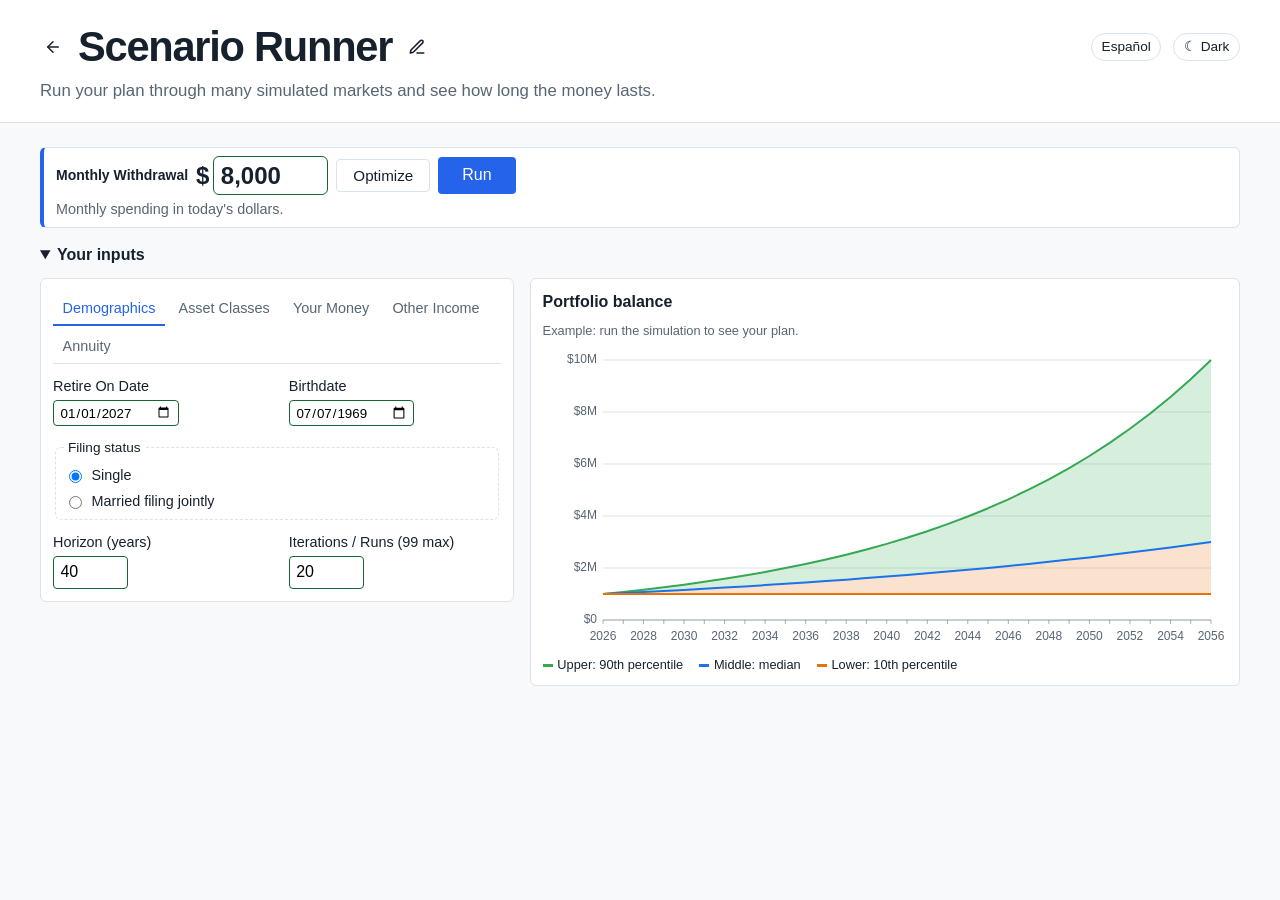
==== commit 69392ac9: "Optimize on the Scenario runner, Optimize Social Security, after-tax annuity funding - Optimizer: an" ====
--- a/MonteCarloSimulation.Web/wwwroot/index.html
+++ b/MonteCarloSimulation.Web/wwwroot/index.html
@@ -62,6 +62,8 @@
                 <span class="withdrawal-currency" aria-hidden="true">$</span>
                 <input type="text" id="withdrawal-input" inputmode="decimal" class="money-input" name="withdrawal" pattern="[0-9,]*\.?[0-9]*" value="8,000" aria-describedby="withdrawal-hint" required>
             </span>
+            <!-- The Optimizer on these inputs: it fills in the spend that survives about 82.5% of 167 simulated markets, then runs (app.js initOptimize) -->
+            <button type="button" id="optimize-run" class="secondary-button" data-i18n="runner.optimize" data-i18n-title="runner.optimizeTitle" title="Find the monthly spend that survives about 82.5% of 167 simulated markets, with the best Social Security age (and an annuity purchase, unless you already have one), then run it.">Optimize</button>
             <button type="submit" data-i18n="runner.submit">Run</button>
             <span id="run-status" class="run-status" aria-live="polite"></span>
             <button type="button" id="share-scenario" class="secondary-button share-scenario" data-i18n="runner.share.top" hidden>Share scenario</button>
@@ -203,6 +205,10 @@
                         <label><span data-i18n="runner.ssStart">Social Security Start</span>
                             <input type="date" name="socialSecurityStartDate" value="2031-07-07" data-i18n-title="runner.ssStartTitle" title="Date of your first payment; between ages 62 and 70. Defaults to your 62nd birthday." required>
                         </label>
+                        <p class="ss-optimize">
+                            <button type="button" id="optimize-ss" class="secondary-button" aria-haspopup="dialog" aria-expanded="false" aria-controls="ss-flyout" data-i18n="runner.optimizeSs">Optimize Social Security</button>
+                            <span class="paid-badge" data-feature="optimizer-full" hidden></span>
+                        </p>
                     </fieldset>
                     <fieldset class="subgroup">
                         <legend><span data-i18n="form.inheritance">Inheritance</span> <span class="paid-badge" data-feature="inheritance" hidden></span></legend>
@@ -229,7 +235,7 @@
                     </label>
                     <fieldset class="annuity-details" id="annuity-details" disabled>
                         <label><span data-i18n="runner.annuity.monthly">Return (monthly $)</span>
-                            <input type="text" inputmode="decimal" class="money-input" name="annuityMonthlyAmount" pattern="[0-9,]*\.?[0-9]*" value="2,600" data-i18n-title="runner.annuity.monthlyTitle" title="The annuity's monthly payment. It stays the same every year unless a COLA raises it." required data-requires="annuity">
+                            <input type="text" inputmode="decimal" class="money-input" name="annuityMonthlyAmount" pattern="[0-9,]*\.?[0-9]*" value="2,600" data-i18n-title="runner.annuity.monthlyTitle" title="The annuity's monthly payment, the first year's with a COLA. It stays the same every year unless a COLA raises it 2% each January." required data-requires="annuity">
                         </label>
                         <label><span data-i18n="runner.annuity.investment">Investment Amount</span>
                             <input type="text" inputmode="decimal" class="money-input" name="annuityInvestment" pattern="[0-9,]*\.?[0-9]*" value="400,000" data-i18n-title="runner.annuity.investmentTitle" title="What you paid for the annuity: its tax basis, returned tax-free over its first 26 years of payments. Ignored when it's in a tax-deferred account." required data-requires="annuity">
@@ -263,14 +269,8 @@
                             <label class="checkbox-label">
                                 <input type="checkbox" name="annuityCola" data-requires="annuity-cola" data-free-value="false">
                                 <span data-i18n="runner.annuity.cola">Yearly increase (COLA)</span>
+                                <small class="cola-rate" data-i18n="runner.annuity.colaRateNote">2% a year</small>
                                 <span class="paid-badge" data-feature="annuity-cola" hidden></span>
-                            </label>
-                            <label id="annuity-cola-rate" hidden><span data-i18n="runner.annuity.colaRate">Increase each January</span>
-                                <select name="annuityColaRate" data-requires="annuity-cola">
-                                    <option value="0.01">1%</option>
-                                    <option value="0.02" selected>2%</option>
-                                    <option value="0.03">3%</option>
-                                </select>
                             </label>
                         </fieldset>
                     </fieldset>
@@ -291,6 +291,33 @@
         </details>
     </form>
 
+    <!-- Optimize Social Security (Other Income, Plus): the Optimal page's three estimates, prefilled from the claim above;
+         Run tries each birthday 62-70 at this spend (app.js initOptimizeSocialSecurity). Its own form, so its fields never
+         join the scenario's, and placed under its button when it opens. -->
+    <form id="ss-flyout" class="flyout ss-flyout" role="dialog" aria-labelledby="ss-flyout-title" hidden>
+        <div class="flyout-header">
+            <h2 id="ss-flyout-title" class="flyout-title" data-i18n="runner.optimizeSs.title">Optimize Social Security</h2>
+            <button type="button" id="ss-close" class="flyout-close" aria-label="Close" data-i18n-aria-label="common.close">&times;</button>
+        </div>
+        <p class="subgroup-hint" data-i18n="runner.optimizeSs.intro">Tries each birthday from 62 to 70 at your Monthly Withdrawal, with everything else the same, and starts Social Security at the one that survives the most of 167 simulated markets.</p>
+        <fieldset class="subgroup">
+            <legend data-i18n="optimal.ssLegend">Social Security (monthly, today's $)</legend>
+            <label><span data-i18n="optimal.atAge62">At age 62</span>
+                <input type="text" inputmode="decimal" class="money-input" name="ssAt62" pattern="[0-9,]*\.?[0-9]*" required>
+            </label>
+            <label><span data-i18n="optimal.atAge67">At age 67</span>
+                <input type="text" inputmode="decimal" class="money-input" name="ssAt67" pattern="[0-9,]*\.?[0-9]*" required>
+            </label>
+            <label><span data-i18n="optimal.atAge70">At age 70</span>
+                <input type="text" inputmode="decimal" class="money-input" name="ssAt70" pattern="[0-9,]*\.?[0-9]*" required>
+            </label>
+        </fieldset>
+        <div class="flyout-actions">
+            <button type="button" id="ss-cancel" data-i18n="common.cancel">Cancel</button>
+            <button type="submit" data-i18n="runner.optimizeSs.run">Run</button>
+        </div>
+    </form>
+
     <section id="results" aria-live="polite"></section>
 
     <script src="i18n.js"></script>
--- a/MonteCarloSimulation.Web/wwwroot/styles.css
+++ b/MonteCarloSimulation.Web/wwwroot/styles.css
@@ -397,7 +397,7 @@
 }
 
 /* The Annuity tab. Its fields join the panel's grid: the fieldset around them is only there to disable them all while
-   "Include an annuity" is off, greying their labels too. The DIA start date and the COLA rate show only when chosen. */
+   "Include an annuity" is off, greying their labels too. The DIA start date shows only when chosen. */
 .annuity-details {
     display: contents;
 }
@@ -909,6 +909,18 @@
 
 .summary-details[open] > summary .summary-caret::before {
     transform: rotate(90deg);
+}
+
+/* The second line: the average ending balance and return, under the headline's text */
+.summary-outcome {
+    display: block;
+    padding-left: 1.45em;
+    margin-top: 0.2rem;
+}
+
+/* A failed run's year table ends with what its last year still paid */
+.run-income-row td {
+    background: var(--page);
 }
 
 /* The details line up under the headline's text, past the caret */
@@ -1994,6 +2006,25 @@
 }
 
 /* Share scenario, in the results summary (its twin sits beside Run) */
+/* Optimize Social Security: its button under the Social Security fields, and its flyout, placed under the button */
+.ss-optimize {
+    margin: 0.4rem 0 0;
+}
+
+.ss-flyout {
+    max-width: min(360px, calc(100vw - 32px));
+}
+
+.ss-flyout .subgroup {
+    margin: 0;
+}
+
+/* The COLA's one rate, in small print beside its checkbox */
+.cola-rate {
+    color: var(--muted);
+    font-size: 0.8rem;
+}
+
 .summary-share {
     margin: 0.6rem 0 0;
 }
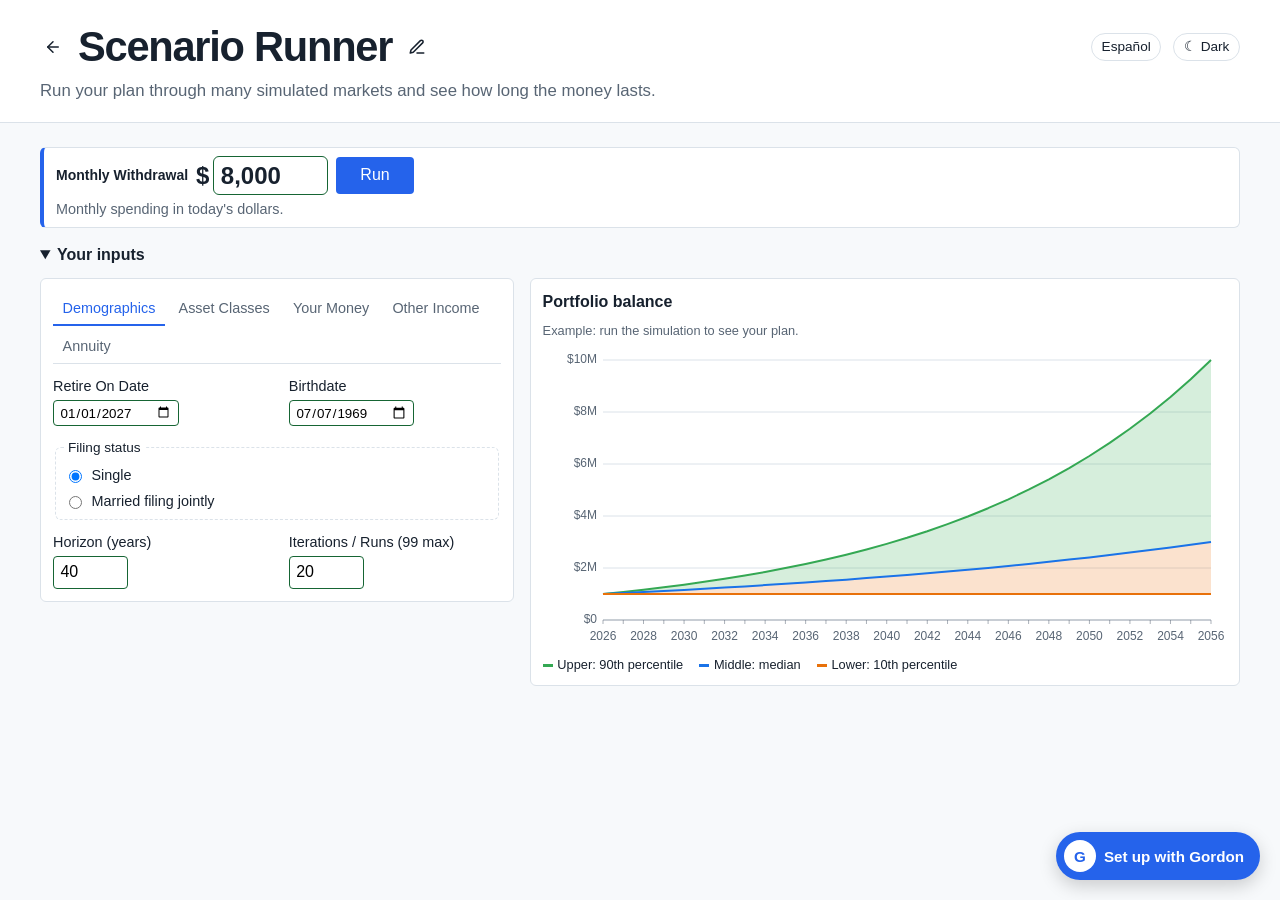
==== commit 5a87cddc: "Gordon's guided setup on the Scenario runner, behind an Observe switch A chat panel (gordon.js) asks" ====
--- a/MonteCarloSimulation.Web/wwwroot/index.html
+++ b/MonteCarloSimulation.Web/wwwroot/index.html
@@ -62,8 +62,6 @@
                 <span class="withdrawal-currency" aria-hidden="true">$</span>
                 <input type="text" id="withdrawal-input" inputmode="decimal" class="money-input" name="withdrawal" pattern="[0-9,]*\.?[0-9]*" value="8,000" aria-describedby="withdrawal-hint" required>
             </span>
-            <!-- The Optimizer on these inputs: it fills in the spend that survives about 82.5% of 167 simulated markets, then runs (app.js initOptimize) -->
-            <button type="button" id="optimize-run" class="secondary-button" data-i18n="runner.optimize" data-i18n-title="runner.optimizeTitle" title="Find the monthly spend that survives about 82.5% of 167 simulated markets, with the best Social Security age (and an annuity purchase, unless you already have one), then run it.">Optimize</button>
             <button type="submit" data-i18n="runner.submit">Run</button>
             <span id="run-status" class="run-status" aria-live="polite"></span>
             <button type="button" id="share-scenario" class="secondary-button share-scenario" data-i18n="runner.share.top" hidden>Share scenario</button>
@@ -205,10 +203,6 @@
                         <label><span data-i18n="runner.ssStart">Social Security Start</span>
                             <input type="date" name="socialSecurityStartDate" value="2031-07-07" data-i18n-title="runner.ssStartTitle" title="Date of your first payment; between ages 62 and 70. Defaults to your 62nd birthday." required>
                         </label>
-                        <p class="ss-optimize">
-                            <button type="button" id="optimize-ss" class="secondary-button" aria-haspopup="dialog" aria-expanded="false" aria-controls="ss-flyout" data-i18n="runner.optimizeSs">Optimize Social Security</button>
-                            <span class="paid-badge" data-feature="optimizer-full" hidden></span>
-                        </p>
                     </fieldset>
                     <fieldset class="subgroup">
                         <legend><span data-i18n="form.inheritance">Inheritance</span> <span class="paid-badge" data-feature="inheritance" hidden></span></legend>
@@ -291,33 +285,6 @@
         </details>
     </form>
 
-    <!-- Optimize Social Security (Other Income, Plus): the Optimal page's three estimates, prefilled from the claim above;
-         Run tries each birthday 62-70 at this spend (app.js initOptimizeSocialSecurity). Its own form, so its fields never
-         join the scenario's, and placed under its button when it opens. -->
-    <form id="ss-flyout" class="flyout ss-flyout" role="dialog" aria-labelledby="ss-flyout-title" hidden>
-        <div class="flyout-header">
-            <h2 id="ss-flyout-title" class="flyout-title" data-i18n="runner.optimizeSs.title">Optimize Social Security</h2>
-            <button type="button" id="ss-close" class="flyout-close" aria-label="Close" data-i18n-aria-label="common.close">&times;</button>
-        </div>
-        <p class="subgroup-hint" data-i18n="runner.optimizeSs.intro">Tries each birthday from 62 to 70 at your Monthly Withdrawal, with everything else the same, and starts Social Security at the one that survives the most of 167 simulated markets.</p>
-        <fieldset class="subgroup">
-            <legend data-i18n="optimal.ssLegend">Social Security (monthly, today's $)</legend>
-            <label><span data-i18n="optimal.atAge62">At age 62</span>
-                <input type="text" inputmode="decimal" class="money-input" name="ssAt62" pattern="[0-9,]*\.?[0-9]*" required>
-            </label>
-            <label><span data-i18n="optimal.atAge67">At age 67</span>
-                <input type="text" inputmode="decimal" class="money-input" name="ssAt67" pattern="[0-9,]*\.?[0-9]*" required>
-            </label>
-            <label><span data-i18n="optimal.atAge70">At age 70</span>
-                <input type="text" inputmode="decimal" class="money-input" name="ssAt70" pattern="[0-9,]*\.?[0-9]*" required>
-            </label>
-        </fieldset>
-        <div class="flyout-actions">
-            <button type="button" id="ss-cancel" data-i18n="common.cancel">Cancel</button>
-            <button type="submit" data-i18n="runner.optimizeSs.run">Run</button>
-        </div>
-    </form>
-
     <section id="results" aria-live="polite"></section>
 
     <script src="i18n.js"></script>
@@ -327,5 +294,7 @@
     <script src="scenario-link.js"></script>
     <script src="chart.js"></script>
     <script src="app.js"></script>
+    <script src="gordon-script.js"></script>
+    <script src="gordon.js"></script>
 </body>
 </html>
--- a/MonteCarloSimulation.Web/wwwroot/styles.css
+++ b/MonteCarloSimulation.Web/wwwroot/styles.css
@@ -2006,19 +2006,6 @@
 }
 
 /* Share scenario, in the results summary (its twin sits beside Run) */
-/* Optimize Social Security: its button under the Social Security fields, and its flyout, placed under the button */
-.ss-optimize {
-    margin: 0.4rem 0 0;
-}
-
-.ss-flyout {
-    max-width: min(360px, calc(100vw - 32px));
-}
-
-.ss-flyout .subgroup {
-    margin: 0;
-}
-
 /* The COLA's one rate, in small print beside its checkbox */
 .cola-rate {
     color: var(--muted);
@@ -2161,3 +2148,258 @@
     cursor: pointer;
     font: inherit;
 }
+
+/* Gordon (gordon.js): the launcher in the bottom-right corner, and the chat panel above it. On a phone the panel is a
+   sheet across the bottom of the screen. */
+.gordon-launcher {
+    position: fixed;
+    right: 1.25rem;
+    bottom: 1.25rem;
+    z-index: 50;
+    display: inline-flex;
+    align-items: center;
+    gap: 0.5rem;
+    padding: 0.5rem 1rem 0.5rem 0.5rem;
+    border: none;
+    border-radius: 999px;
+    background: var(--button);
+    color: var(--button-text);
+    font-size: 0.95rem;
+    font-weight: 600;
+    box-shadow: 0 6px 18px rgba(0, 0, 0, 0.18);
+    cursor: pointer;
+}
+
+.gordon-launcher:hover,
+.gordon-launcher:focus-visible {
+    background: var(--button-hover);
+}
+
+.gordon-launcher.open {
+    display: none;
+}
+
+.gordon-avatar {
+    display: inline-flex;
+    align-items: center;
+    justify-content: center;
+    flex: none;
+    width: 2rem;
+    height: 2rem;
+    border-radius: 50%;
+    background: var(--surface);
+    color: var(--accent);
+    font-weight: 700;
+}
+
+.gordon-header .gordon-avatar {
+    background: var(--accent);
+    color: var(--surface);
+}
+
+.gordon-panel {
+    position: fixed;
+    right: 1.25rem;
+    bottom: 1.25rem;
+    z-index: 50;
+    display: flex;
+    flex-direction: column;
+    width: min(380px, calc(100vw - 2.5rem));
+    height: min(600px, calc(100vh - 2.5rem));
+    border: 1px solid var(--border);
+    border-radius: 12px;
+    background: var(--surface);
+    color: var(--text);
+    box-shadow: 0 12px 32px rgba(0, 0, 0, 0.22);
+    overflow: hidden;
+}
+
+.gordon-panel[hidden] {
+    display: none;
+}
+
+.gordon-header {
+    display: flex;
+    align-items: center;
+    gap: 0.6rem;
+    padding: 0.7rem 0.75rem;
+    border-bottom: 1px solid var(--border);
+}
+
+.gordon-heading {
+    flex: 1;
+    min-width: 0;
+}
+
+.gordon-heading h2 {
+    margin: 0;
+    font-size: 1rem;
+}
+
+.gordon-subtitle {
+    margin: 0;
+    color: var(--muted);
+    font-size: 0.8rem;
+}
+
+.gordon-restart.secondary-button {
+    padding: 0.2rem 0.6rem;
+    font-size: 0.8rem;
+}
+
+.gordon-log {
+    flex: 1;
+    overflow-y: auto;
+    display: flex;
+    flex-direction: column;
+    gap: 0.5rem;
+    padding: 0.75rem;
+    background: var(--page);
+}
+
+.gordon-message {
+    align-self: flex-start;
+    max-width: 88%;
+    margin: 0;
+    padding: 0.5rem 0.75rem;
+    border: 1px solid var(--border);
+    border-radius: 12px 12px 12px 4px;
+    background: var(--surface);
+    font-size: 0.92rem;
+    line-height: 1.4;
+}
+
+.gordon-message.visitor {
+    align-self: flex-end;
+    border-color: transparent;
+    border-radius: 12px 12px 4px 12px;
+    background: var(--button);
+    color: var(--button-text);
+}
+
+.gordon-summary {
+    padding-left: 1.6rem;
+}
+
+.gordon-summary li + li {
+    margin-top: 0.2rem;
+}
+
+.gordon-typing {
+    display: inline-flex;
+    gap: 0.25rem;
+    padding: 0.65rem 0.8rem;
+}
+
+.gordon-typing span {
+    width: 0.4rem;
+    height: 0.4rem;
+    border-radius: 50%;
+    background: var(--muted);
+    animation: gordon-dot 1s infinite ease-in-out;
+}
+
+.gordon-typing span:nth-child(2) { animation-delay: 0.15s; }
+.gordon-typing span:nth-child(3) { animation-delay: 0.3s; }
+
+@keyframes gordon-dot {
+    0%, 80%, 100% { opacity: 0.3; transform: translateY(0); }
+    40% { opacity: 1; transform: translateY(-3px); }
+}
+
+.gordon-choices {
+    display: flex;
+    flex-wrap: wrap;
+    gap: 0.4rem;
+    padding: 0.6rem 0.75rem 0;
+    border-top: 1px solid var(--border);
+}
+
+.gordon-choices[hidden] {
+    display: none;
+}
+
+.gordon-choice {
+    padding: 0.35rem 0.8rem;
+    border: 1px solid var(--accent);
+    border-radius: 999px;
+    background: var(--surface);
+    color: var(--accent);
+    font-size: 0.88rem;
+    cursor: pointer;
+}
+
+.gordon-choice:hover,
+.gordon-choice:focus-visible,
+.gordon-choice.pressed {
+    background: var(--plus-soft);
+}
+
+.gordon-input {
+    display: flex;
+    gap: 0.5rem;
+    padding: 0.6rem 0.75rem 0.75rem;
+}
+
+.gordon-input input {
+    flex: 1;
+    min-width: 0;
+    padding: 0.5rem 0.6rem;
+    border: 1px solid var(--border);
+    border-radius: 6px;
+    background: var(--surface);
+    color: var(--text);
+    font-size: 0.95rem;
+}
+
+.gordon-input button {
+    padding: 0.5rem 0.9rem;
+    border: none;
+    border-radius: 6px;
+    background: var(--button);
+    color: var(--button-text);
+    cursor: pointer;
+}
+
+.gordon-input button:disabled,
+.gordon-input input:disabled {
+    opacity: 0.6;
+    cursor: default;
+}
+
+/* A field Gordon just filled in */
+.gordon-filled {
+    animation: gordon-filled 1.8s ease-out;
+}
+
+@keyframes gordon-filled {
+    0%, 35% { box-shadow: 0 0 0 3px var(--accent); background-color: var(--plus-soft); }
+    100% { box-shadow: 0 0 0 3px transparent; }
+}
+
+@media (prefers-reduced-motion: reduce) {
+    .gordon-typing span,
+    .gordon-filled {
+        animation: none;
+    }
+
+    .gordon-filled {
+        box-shadow: 0 0 0 3px var(--accent);
+    }
+}
+
+@media (max-width: 600px) {
+    .gordon-launcher {
+        right: 1rem;
+        bottom: 1rem;
+    }
+
+    .gordon-panel {
+        right: 0;
+        left: 0;
+        bottom: 0;
+        width: auto;
+        height: min(75vh, 600px);
+        border-radius: 12px 12px 0 0;
+    }
+}
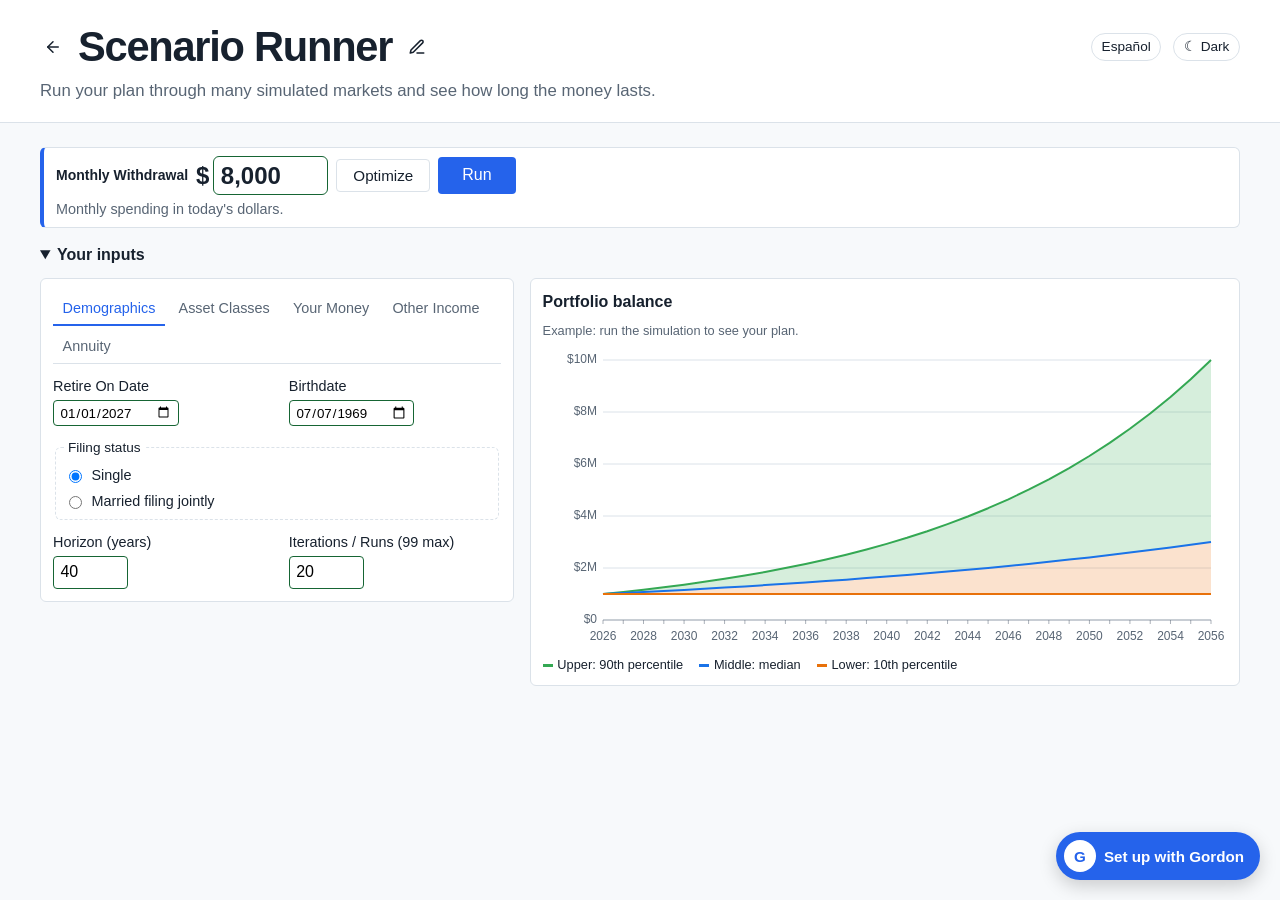
==== commit 76f144f3: "Merge master: Optimize on the Scenario runner" ====
--- a/MonteCarloSimulation.Web/wwwroot/index.html
+++ b/MonteCarloSimulation.Web/wwwroot/index.html
@@ -62,6 +62,8 @@
                 <span class="withdrawal-currency" aria-hidden="true">$</span>
                 <input type="text" id="withdrawal-input" inputmode="decimal" class="money-input" name="withdrawal" pattern="[0-9,]*\.?[0-9]*" value="8,000" aria-describedby="withdrawal-hint" required>
             </span>
+            <!-- The Optimizer on these inputs: it fills in the spend that survives about 82.5% of 167 simulated markets, then runs (app.js initOptimize) -->
+            <button type="button" id="optimize-run" class="secondary-button" data-i18n="runner.optimize" data-i18n-title="runner.optimizeTitle" title="Find the monthly spend that survives about 82.5% of 167 simulated markets, with the best Social Security age (and an annuity purchase, unless you already have one), then run it.">Optimize</button>
             <button type="submit" data-i18n="runner.submit">Run</button>
             <span id="run-status" class="run-status" aria-live="polite"></span>
             <button type="button" id="share-scenario" class="secondary-button share-scenario" data-i18n="runner.share.top" hidden>Share scenario</button>
@@ -203,6 +205,10 @@
                         <label><span data-i18n="runner.ssStart">Social Security Start</span>
                             <input type="date" name="socialSecurityStartDate" value="2031-07-07" data-i18n-title="runner.ssStartTitle" title="Date of your first payment; between ages 62 and 70. Defaults to your 62nd birthday." required>
                         </label>
+                        <p class="ss-optimize">
+                            <button type="button" id="optimize-ss" class="secondary-button" aria-haspopup="dialog" aria-expanded="false" aria-controls="ss-flyout" data-i18n="runner.optimizeSs">Optimize Social Security</button>
+                            <span class="paid-badge" data-feature="optimizer-full" hidden></span>
+                        </p>
                     </fieldset>
                     <fieldset class="subgroup">
                         <legend><span data-i18n="form.inheritance">Inheritance</span> <span class="paid-badge" data-feature="inheritance" hidden></span></legend>
@@ -285,6 +291,33 @@
         </details>
     </form>
 
+    <!-- Optimize Social Security (Other Income, Plus): the Optimal page's three estimates, prefilled from the claim above;
+         Run tries each birthday 62-70 at this spend (app.js initOptimizeSocialSecurity). Its own form, so its fields never
+         join the scenario's, and placed under its button when it opens. -->
+    <form id="ss-flyout" class="flyout ss-flyout" role="dialog" aria-labelledby="ss-flyout-title" hidden>
+        <div class="flyout-header">
+            <h2 id="ss-flyout-title" class="flyout-title" data-i18n="runner.optimizeSs.title">Optimize Social Security</h2>
+            <button type="button" id="ss-close" class="flyout-close" aria-label="Close" data-i18n-aria-label="common.close">&times;</button>
+        </div>
+        <p class="subgroup-hint" data-i18n="runner.optimizeSs.intro">Tries each birthday from 62 to 70 at your Monthly Withdrawal, with everything else the same, and starts Social Security at the one that survives the most of 167 simulated markets.</p>
+        <fieldset class="subgroup">
+            <legend data-i18n="optimal.ssLegend">Social Security (monthly, today's $)</legend>
+            <label><span data-i18n="optimal.atAge62">At age 62</span>
+                <input type="text" inputmode="decimal" class="money-input" name="ssAt62" pattern="[0-9,]*\.?[0-9]*" required>
+            </label>
+            <label><span data-i18n="optimal.atAge67">At age 67</span>
+                <input type="text" inputmode="decimal" class="money-input" name="ssAt67" pattern="[0-9,]*\.?[0-9]*" required>
+            </label>
+            <label><span data-i18n="optimal.atAge70">At age 70</span>
+                <input type="text" inputmode="decimal" class="money-input" name="ssAt70" pattern="[0-9,]*\.?[0-9]*" required>
+            </label>
+        </fieldset>
+        <div class="flyout-actions">
+            <button type="button" id="ss-cancel" data-i18n="common.cancel">Cancel</button>
+            <button type="submit" data-i18n="runner.optimizeSs.run">Run</button>
+        </div>
+    </form>
+
     <section id="results" aria-live="polite"></section>
 
     <script src="i18n.js"></script>
--- a/MonteCarloSimulation.Web/wwwroot/styles.css
+++ b/MonteCarloSimulation.Web/wwwroot/styles.css
@@ -2006,6 +2006,19 @@
 }
 
 /* Share scenario, in the results summary (its twin sits beside Run) */
+/* Optimize Social Security: its button under the Social Security fields, and its flyout, placed under the button */
+.ss-optimize {
+    margin: 0.4rem 0 0;
+}
+
+.ss-flyout {
+    max-width: min(360px, calc(100vw - 32px));
+}
+
+.ss-flyout .subgroup {
+    margin: 0;
+}
+
 /* The COLA's one rate, in small print beside its checkbox */
 .cola-rate {
     color: var(--muted);
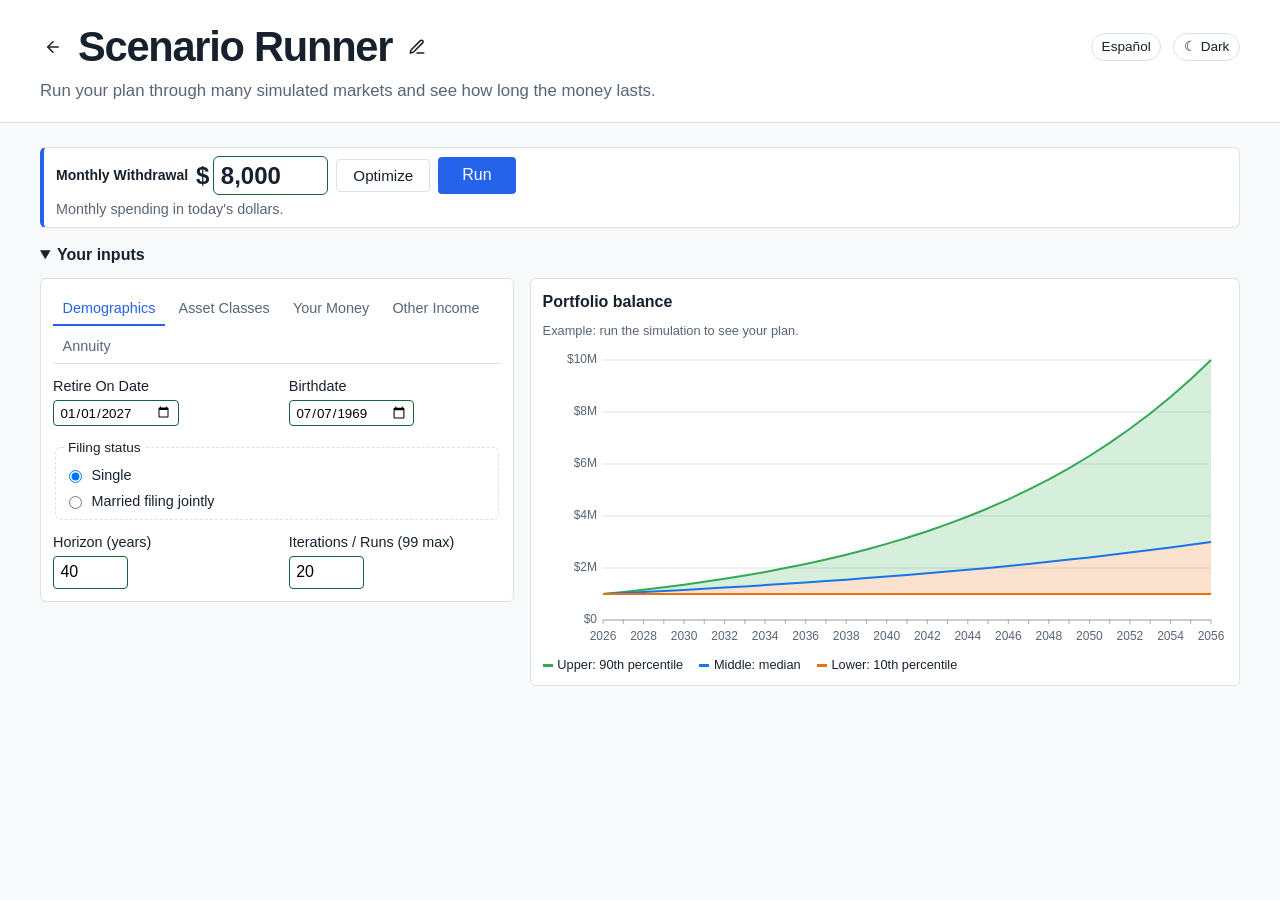
==== commit ee66959a: "Merge master: Optimize on the Scenario runner" ====
--- a/MonteCarloSimulation.Web/wwwroot/index.html
+++ b/MonteCarloSimulation.Web/wwwroot/index.html
@@ -327,7 +327,5 @@
     <script src="scenario-link.js"></script>
     <script src="chart.js"></script>
     <script src="app.js"></script>
-    <script src="gordon-script.js"></script>
-    <script src="gordon.js"></script>
 </body>
 </html>
--- a/MonteCarloSimulation.Web/wwwroot/styles.css
+++ b/MonteCarloSimulation.Web/wwwroot/styles.css
@@ -2161,258 +2161,3 @@
     cursor: pointer;
     font: inherit;
 }
-
-/* Gordon (gordon.js): the launcher in the bottom-right corner, and the chat panel above it. On a phone the panel is a
-   sheet across the bottom of the screen. */
-.gordon-launcher {
-    position: fixed;
-    right: 1.25rem;
-    bottom: 1.25rem;
-    z-index: 50;
-    display: inline-flex;
-    align-items: center;
-    gap: 0.5rem;
-    padding: 0.5rem 1rem 0.5rem 0.5rem;
-    border: none;
-    border-radius: 999px;
-    background: var(--button);
-    color: var(--button-text);
-    font-size: 0.95rem;
-    font-weight: 600;
-    box-shadow: 0 6px 18px rgba(0, 0, 0, 0.18);
-    cursor: pointer;
-}
-
-.gordon-launcher:hover,
-.gordon-launcher:focus-visible {
-    background: var(--button-hover);
-}
-
-.gordon-launcher.open {
-    display: none;
-}
-
-.gordon-avatar {
-    display: inline-flex;
-    align-items: center;
-    justify-content: center;
-    flex: none;
-    width: 2rem;
-    height: 2rem;
-    border-radius: 50%;
-    background: var(--surface);
-    color: var(--accent);
-    font-weight: 700;
-}
-
-.gordon-header .gordon-avatar {
-    background: var(--accent);
-    color: var(--surface);
-}
-
-.gordon-panel {
-    position: fixed;
-    right: 1.25rem;
-    bottom: 1.25rem;
-    z-index: 50;
-    display: flex;
-    flex-direction: column;
-    width: min(380px, calc(100vw - 2.5rem));
-    height: min(600px, calc(100vh - 2.5rem));
-    border: 1px solid var(--border);
-    border-radius: 12px;
-    background: var(--surface);
-    color: var(--text);
-    box-shadow: 0 12px 32px rgba(0, 0, 0, 0.22);
-    overflow: hidden;
-}
-
-.gordon-panel[hidden] {
-    display: none;
-}
-
-.gordon-header {
-    display: flex;
-    align-items: center;
-    gap: 0.6rem;
-    padding: 0.7rem 0.75rem;
-    border-bottom: 1px solid var(--border);
-}
-
-.gordon-heading {
-    flex: 1;
-    min-width: 0;
-}
-
-.gordon-heading h2 {
-    margin: 0;
-    font-size: 1rem;
-}
-
-.gordon-subtitle {
-    margin: 0;
-    color: var(--muted);
-    font-size: 0.8rem;
-}
-
-.gordon-restart.secondary-button {
-    padding: 0.2rem 0.6rem;
-    font-size: 0.8rem;
-}
-
-.gordon-log {
-    flex: 1;
-    overflow-y: auto;
-    display: flex;
-    flex-direction: column;
-    gap: 0.5rem;
-    padding: 0.75rem;
-    background: var(--page);
-}
-
-.gordon-message {
-    align-self: flex-start;
-    max-width: 88%;
-    margin: 0;
-    padding: 0.5rem 0.75rem;
-    border: 1px solid var(--border);
-    border-radius: 12px 12px 12px 4px;
-    background: var(--surface);
-    font-size: 0.92rem;
-    line-height: 1.4;
-}
-
-.gordon-message.visitor {
-    align-self: flex-end;
-    border-color: transparent;
-    border-radius: 12px 12px 4px 12px;
-    background: var(--button);
-    color: var(--button-text);
-}
-
-.gordon-summary {
-    padding-left: 1.6rem;
-}
-
-.gordon-summary li + li {
-    margin-top: 0.2rem;
-}
-
-.gordon-typing {
-    display: inline-flex;
-    gap: 0.25rem;
-    padding: 0.65rem 0.8rem;
-}
-
-.gordon-typing span {
-    width: 0.4rem;
-    height: 0.4rem;
-    border-radius: 50%;
-    background: var(--muted);
-    animation: gordon-dot 1s infinite ease-in-out;
-}
-
-.gordon-typing span:nth-child(2) { animation-delay: 0.15s; }
-.gordon-typing span:nth-child(3) { animation-delay: 0.3s; }
-
-@keyframes gordon-dot {
-    0%, 80%, 100% { opacity: 0.3; transform: translateY(0); }
-    40% { opacity: 1; transform: translateY(-3px); }
-}
-
-.gordon-choices {
-    display: flex;
-    flex-wrap: wrap;
-    gap: 0.4rem;
-    padding: 0.6rem 0.75rem 0;
-    border-top: 1px solid var(--border);
-}
-
-.gordon-choices[hidden] {
-    display: none;
-}
-
-.gordon-choice {
-    padding: 0.35rem 0.8rem;
-    border: 1px solid var(--accent);
-    border-radius: 999px;
-    background: var(--surface);
-    color: var(--accent);
-    font-size: 0.88rem;
-    cursor: pointer;
-}
-
-.gordon-choice:hover,
-.gordon-choice:focus-visible,
-.gordon-choice.pressed {
-    background: var(--plus-soft);
-}
-
-.gordon-input {
-    display: flex;
-    gap: 0.5rem;
-    padding: 0.6rem 0.75rem 0.75rem;
-}
-
-.gordon-input input {
-    flex: 1;
-    min-width: 0;
-    padding: 0.5rem 0.6rem;
-    border: 1px solid var(--border);
-    border-radius: 6px;
-    background: var(--surface);
-    color: var(--text);
-    font-size: 0.95rem;
-}
-
-.gordon-input button {
-    padding: 0.5rem 0.9rem;
-    border: none;
-    border-radius: 6px;
-    background: var(--button);
-    color: var(--button-text);
-    cursor: pointer;
-}
-
-.gordon-input button:disabled,
-.gordon-input input:disabled {
-    opacity: 0.6;
-    cursor: default;
-}
-
-/* A field Gordon just filled in */
-.gordon-filled {
-    animation: gordon-filled 1.8s ease-out;
-}
-
-@keyframes gordon-filled {
-    0%, 35% { box-shadow: 0 0 0 3px var(--accent); background-color: var(--plus-soft); }
-    100% { box-shadow: 0 0 0 3px transparent; }
-}
-
-@media (prefers-reduced-motion: reduce) {
-    .gordon-typing span,
-    .gordon-filled {
-        animation: none;
-    }
-
-    .gordon-filled {
-        box-shadow: 0 0 0 3px var(--accent);
-    }
-}
-
-@media (max-width: 600px) {
-    .gordon-launcher {
-        right: 1rem;
-        bottom: 1rem;
-    }
-
-    .gordon-panel {
-        right: 0;
-        left: 0;
-        bottom: 0;
-        width: auto;
-        height: min(75vh, 600px);
-        border-radius: 12px 12px 0 0;
-    }
-}
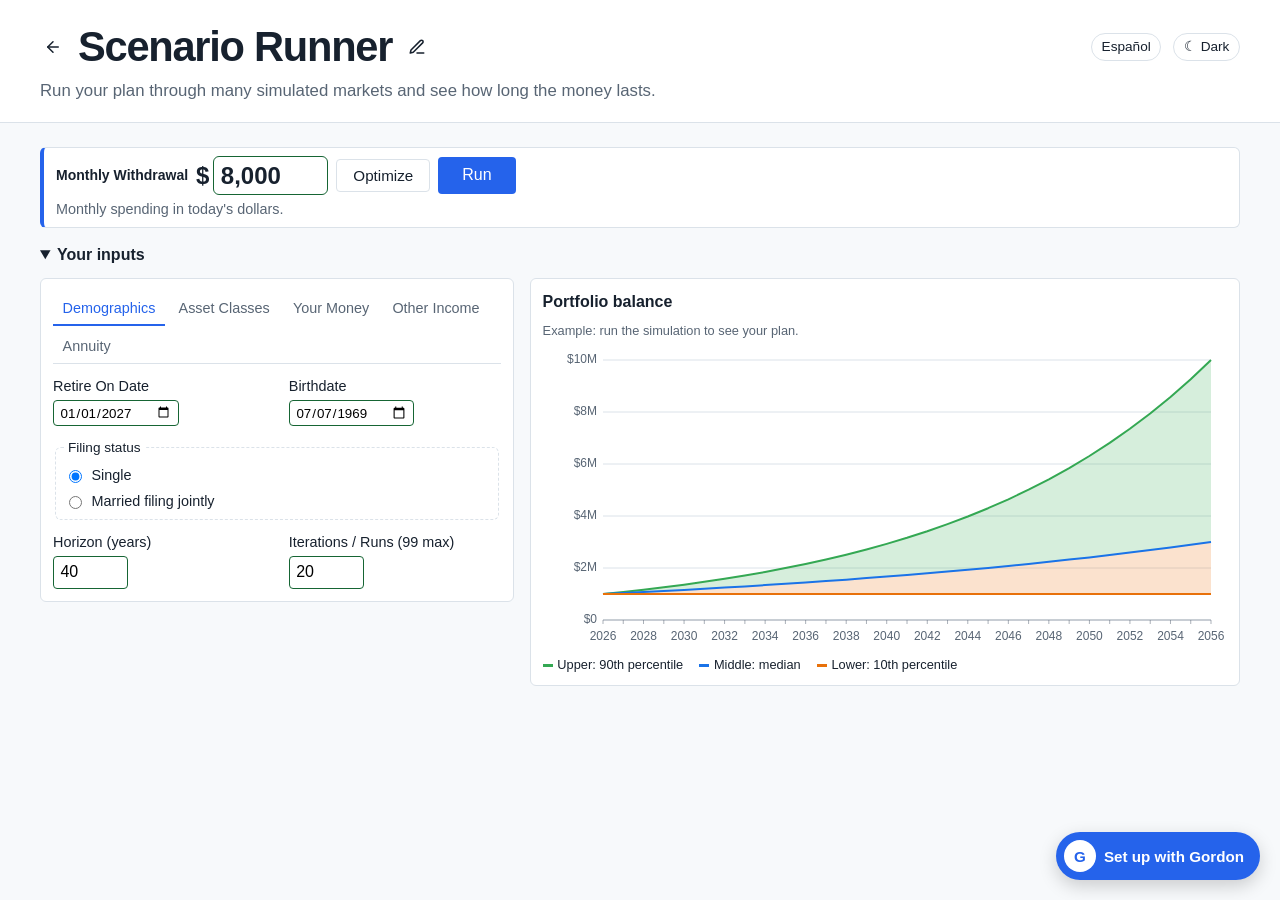
==== commit 7a06cf22: "Merge pull request #103 from esscott1/feature/gordon-guided-setup Gordon: a guided-setup chat on the" ====
--- a/MonteCarloSimulation.Web/wwwroot/index.html
+++ b/MonteCarloSimulation.Web/wwwroot/index.html
@@ -327,5 +327,7 @@
     <script src="scenario-link.js"></script>
     <script src="chart.js"></script>
     <script src="app.js"></script>
+    <script src="gordon-script.js"></script>
+    <script src="gordon.js"></script>
 </body>
 </html>
--- a/MonteCarloSimulation.Web/wwwroot/styles.css
+++ b/MonteCarloSimulation.Web/wwwroot/styles.css
@@ -2161,3 +2161,334 @@
     cursor: pointer;
     font: inherit;
 }
+
+/* Gordon (gordon.js): the launcher in the bottom-right corner, and the chat panel above it. On a phone the panel is a
+   sheet across the bottom of the screen. */
+.gordon-launcher {
+    position: fixed;
+    right: 1.25rem;
+    bottom: 1.25rem;
+    z-index: 50;
+    display: inline-flex;
+    align-items: center;
+    gap: 0.5rem;
+    padding: 0.5rem 1rem 0.5rem 0.5rem;
+    border: none;
+    border-radius: 999px;
+    background: var(--button);
+    color: var(--button-text);
+    font-size: 0.95rem;
+    font-weight: 600;
+    box-shadow: 0 6px 18px rgba(0, 0, 0, 0.18);
+    cursor: pointer;
+}
+
+.gordon-launcher:hover,
+.gordon-launcher:focus-visible {
+    background: var(--button-hover);
+}
+
+.gordon-launcher.open {
+    display: none;
+}
+
+.gordon-avatar {
+    display: inline-flex;
+    align-items: center;
+    justify-content: center;
+    flex: none;
+    width: 2rem;
+    height: 2rem;
+    border-radius: 50%;
+    background: var(--surface);
+    color: var(--accent);
+    font-weight: 700;
+}
+
+.gordon-header .gordon-avatar {
+    background: var(--accent);
+    color: var(--surface);
+}
+
+.gordon-panel {
+    position: fixed;
+    right: 1.25rem;
+    bottom: 1.25rem;
+    z-index: 50;
+    display: flex;
+    flex-direction: column;
+    width: min(380px, calc(100vw - 2.5rem));
+    height: min(600px, calc(100vh - 2.5rem));
+    border: 1px solid var(--border);
+    border-radius: 12px;
+    background: var(--surface);
+    color: var(--text);
+    box-shadow: 0 12px 32px rgba(0, 0, 0, 0.22);
+    overflow: hidden;
+}
+
+.gordon-panel[hidden] {
+    display: none;
+}
+
+.gordon-header {
+    display: flex;
+    align-items: center;
+    gap: 0.6rem;
+    padding: 0.7rem 0.75rem;
+    border-bottom: 1px solid var(--border);
+}
+
+.gordon-heading {
+    flex: 1;
+    min-width: 0;
+}
+
+.gordon-heading h2 {
+    margin: 0;
+    font-size: 1rem;
+}
+
+.gordon-subtitle {
+    margin: 0;
+    color: var(--muted);
+    font-size: 0.8rem;
+}
+
+.gordon-restart.secondary-button {
+    padding: 0.2rem 0.6rem;
+    font-size: 0.8rem;
+}
+
+/* Moving: the header is the handle (gordon.js); a phone keeps the sheet, so it isn't one there */
+@media (min-width: 601px) {
+    .gordon-header {
+        cursor: grab;
+        touch-action: none;
+    }
+
+    .gordon-header button {
+        cursor: pointer;
+    }
+}
+
+.gordon-panel.dragging,
+.gordon-panel.dragging .gordon-header {
+    cursor: grabbing;
+    user-select: none;
+}
+
+.gordon-heading:focus-visible {
+    outline: 2px solid var(--accent);
+    outline-offset: 2px;
+    border-radius: 4px;
+}
+
+/* Minimized: just the header bar, so the page shows; a dot on the avatar when Gordon has said something since */
+.gordon-panel.minimized {
+    width: min(280px, calc(100vw - 2.5rem));
+    height: auto;
+}
+
+.gordon-panel.minimized .gordon-header {
+    border-bottom: none;
+}
+
+.gordon-panel.minimized .gordon-log,
+.gordon-panel.minimized .gordon-choices,
+.gordon-panel.minimized .gordon-input,
+.gordon-panel.minimized .gordon-restart {
+    display: none;
+}
+
+.gordon-panel.minimized .gordon-heading {
+    cursor: pointer;
+}
+
+.gordon-header .gordon-avatar {
+    position: relative;
+}
+
+.gordon-panel.unread .gordon-header .gordon-avatar::after {
+    content: "";
+    position: absolute;
+    top: -2px;
+    right: -2px;
+    width: 0.6rem;
+    height: 0.6rem;
+    border: 2px solid var(--surface);
+    border-radius: 50%;
+    background: var(--danger);
+}
+
+.gordon-log {
+    flex: 1;
+    overflow-y: auto;
+    display: flex;
+    flex-direction: column;
+    gap: 0.5rem;
+    padding: 0.75rem;
+    background: var(--page);
+}
+
+.gordon-message {
+    align-self: flex-start;
+    max-width: 88%;
+    margin: 0;
+    padding: 0.5rem 0.75rem;
+    border: 1px solid var(--border);
+    border-radius: 12px 12px 12px 4px;
+    background: var(--surface);
+    font-size: 0.92rem;
+    line-height: 1.4;
+}
+
+.gordon-message.visitor {
+    align-self: flex-end;
+    border-color: transparent;
+    border-radius: 12px 12px 4px 12px;
+    background: var(--button);
+    color: var(--button-text);
+}
+
+.gordon-summary {
+    padding-left: 1.6rem;
+}
+
+.gordon-summary li + li,
+.gordon-list li + li {
+    margin-top: 0.2rem;
+}
+
+/* A message with a line before and after its bullets (the example's household and its report) */
+.gordon-message > p {
+    margin: 0;
+}
+
+.gordon-list {
+    margin: 0.35rem 0;
+    padding-left: 1.2rem;
+}
+
+.gordon-typing {
+    display: inline-flex;
+    gap: 0.25rem;
+    padding: 0.65rem 0.8rem;
+}
+
+.gordon-typing span {
+    width: 0.4rem;
+    height: 0.4rem;
+    border-radius: 50%;
+    background: var(--muted);
+    animation: gordon-dot 1s infinite ease-in-out;
+}
+
+.gordon-typing span:nth-child(2) { animation-delay: 0.15s; }
+.gordon-typing span:nth-child(3) { animation-delay: 0.3s; }
+
+@keyframes gordon-dot {
+    0%, 80%, 100% { opacity: 0.3; transform: translateY(0); }
+    40% { opacity: 1; transform: translateY(-3px); }
+}
+
+.gordon-choices {
+    display: flex;
+    flex-wrap: wrap;
+    gap: 0.4rem;
+    padding: 0.6rem 0.75rem 0;
+    border-top: 1px solid var(--border);
+}
+
+.gordon-choices[hidden] {
+    display: none;
+}
+
+.gordon-choice {
+    padding: 0.35rem 0.8rem;
+    border: 1px solid var(--accent);
+    border-radius: 999px;
+    background: var(--surface);
+    color: var(--accent);
+    font-size: 0.88rem;
+    cursor: pointer;
+}
+
+.gordon-choice:hover,
+.gordon-choice:focus-visible {
+    background: var(--plus-soft);
+}
+
+.gordon-input {
+    display: flex;
+    gap: 0.5rem;
+    padding: 0.6rem 0.75rem 0.75rem;
+}
+
+.gordon-input input {
+    flex: 1;
+    min-width: 0;
+    padding: 0.5rem 0.6rem;
+    border: 1px solid var(--border);
+    border-radius: 6px;
+    background: var(--surface);
+    color: var(--text);
+    font-size: 0.95rem;
+}
+
+.gordon-input button {
+    padding: 0.5rem 0.9rem;
+    border: none;
+    border-radius: 6px;
+    background: var(--button);
+    color: var(--button-text);
+    cursor: pointer;
+}
+
+.gordon-input button:disabled,
+.gordon-input input:disabled {
+    opacity: 0.6;
+    cursor: default;
+}
+
+/* A field Gordon just filled in */
+.gordon-filled {
+    animation: gordon-filled 1.8s ease-out;
+}
+
+@keyframes gordon-filled {
+    0%, 35% { box-shadow: 0 0 0 3px var(--accent); background-color: var(--plus-soft); }
+    100% { box-shadow: 0 0 0 3px transparent; }
+}
+
+@media (prefers-reduced-motion: reduce) {
+    .gordon-typing span,
+    .gordon-filled {
+        animation: none;
+    }
+
+    .gordon-filled {
+        box-shadow: 0 0 0 3px var(--accent);
+    }
+}
+
+@media (max-width: 600px) {
+    .gordon-launcher {
+        right: 1rem;
+        bottom: 1rem;
+    }
+
+    .gordon-panel {
+        right: 0;
+        left: 0;
+        bottom: 0;
+        width: auto;
+        height: min(75vh, 600px);
+        border-radius: 12px 12px 0 0;
+    }
+
+    .gordon-panel.minimized {
+        width: auto;
+        height: auto;
+    }
+}
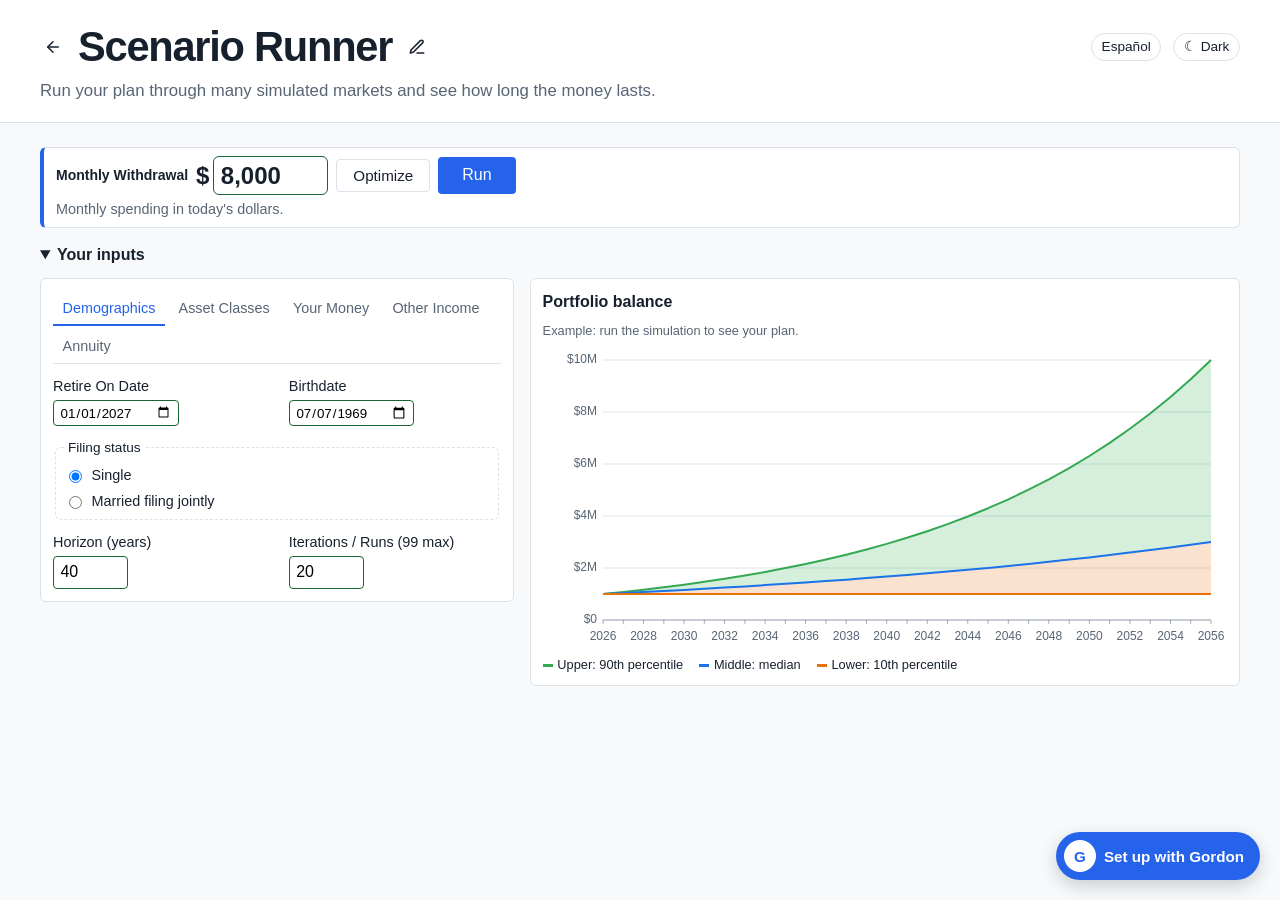
==== commit 0a376085: "Gordon offers Plus after a Free run; the results summary reads like Gordon - Gordon: a Free visitor'" ====
--- a/MonteCarloSimulation.Web/wwwroot/index.html
+++ b/MonteCarloSimulation.Web/wwwroot/index.html
@@ -326,6 +326,7 @@
     <script src="paywall.js"></script>
     <script src="scenario-link.js"></script>
     <script src="chart.js"></script>
+    <script src="run-story.js"></script>
     <script src="app.js"></script>
     <script src="gordon-script.js"></script>
     <script src="gordon.js"></script>
--- a/MonteCarloSimulation.Web/wwwroot/styles.css
+++ b/MonteCarloSimulation.Web/wwwroot/styles.css
@@ -885,7 +885,8 @@
     margin: 0.3rem 0;
 }
 
-/* The Scenario runner's summary: the first sentence with a caret that unfolds the details (app.js summaryBox) */
+/* The Scenario runner's summary: two lines, the run in plain words, then More detail with a caret that unfolds the
+   rest (app.js summaryBox) */
 .summary-details > summary {
     cursor: pointer;
     list-style: none;
@@ -911,11 +912,11 @@
     transform: rotate(90deg);
 }
 
-/* The second line: the average ending balance and return, under the headline's text */
-.summary-outcome {
-    display: block;
-    padding-left: 1.45em;
-    margin-top: 0.2rem;
+/* The run in plain words (run-story.js), set apart from the two lines above it */
+.summary-story {
+    margin: 0.6rem 0;
+    padding-top: 0.5rem;
+    border-top: 1px solid var(--border);
 }
 
 /* A failed run's year table ends with what its last year still paid */
@@ -2419,6 +2420,11 @@
     background: var(--plus-soft);
 }
 
+/* Unlock Plus: a link to the access page, drawn like the other choices */
+a.gordon-choice {
+    text-decoration: none;
+}
+
 .gordon-input {
     display: flex;
     gap: 0.5rem;
